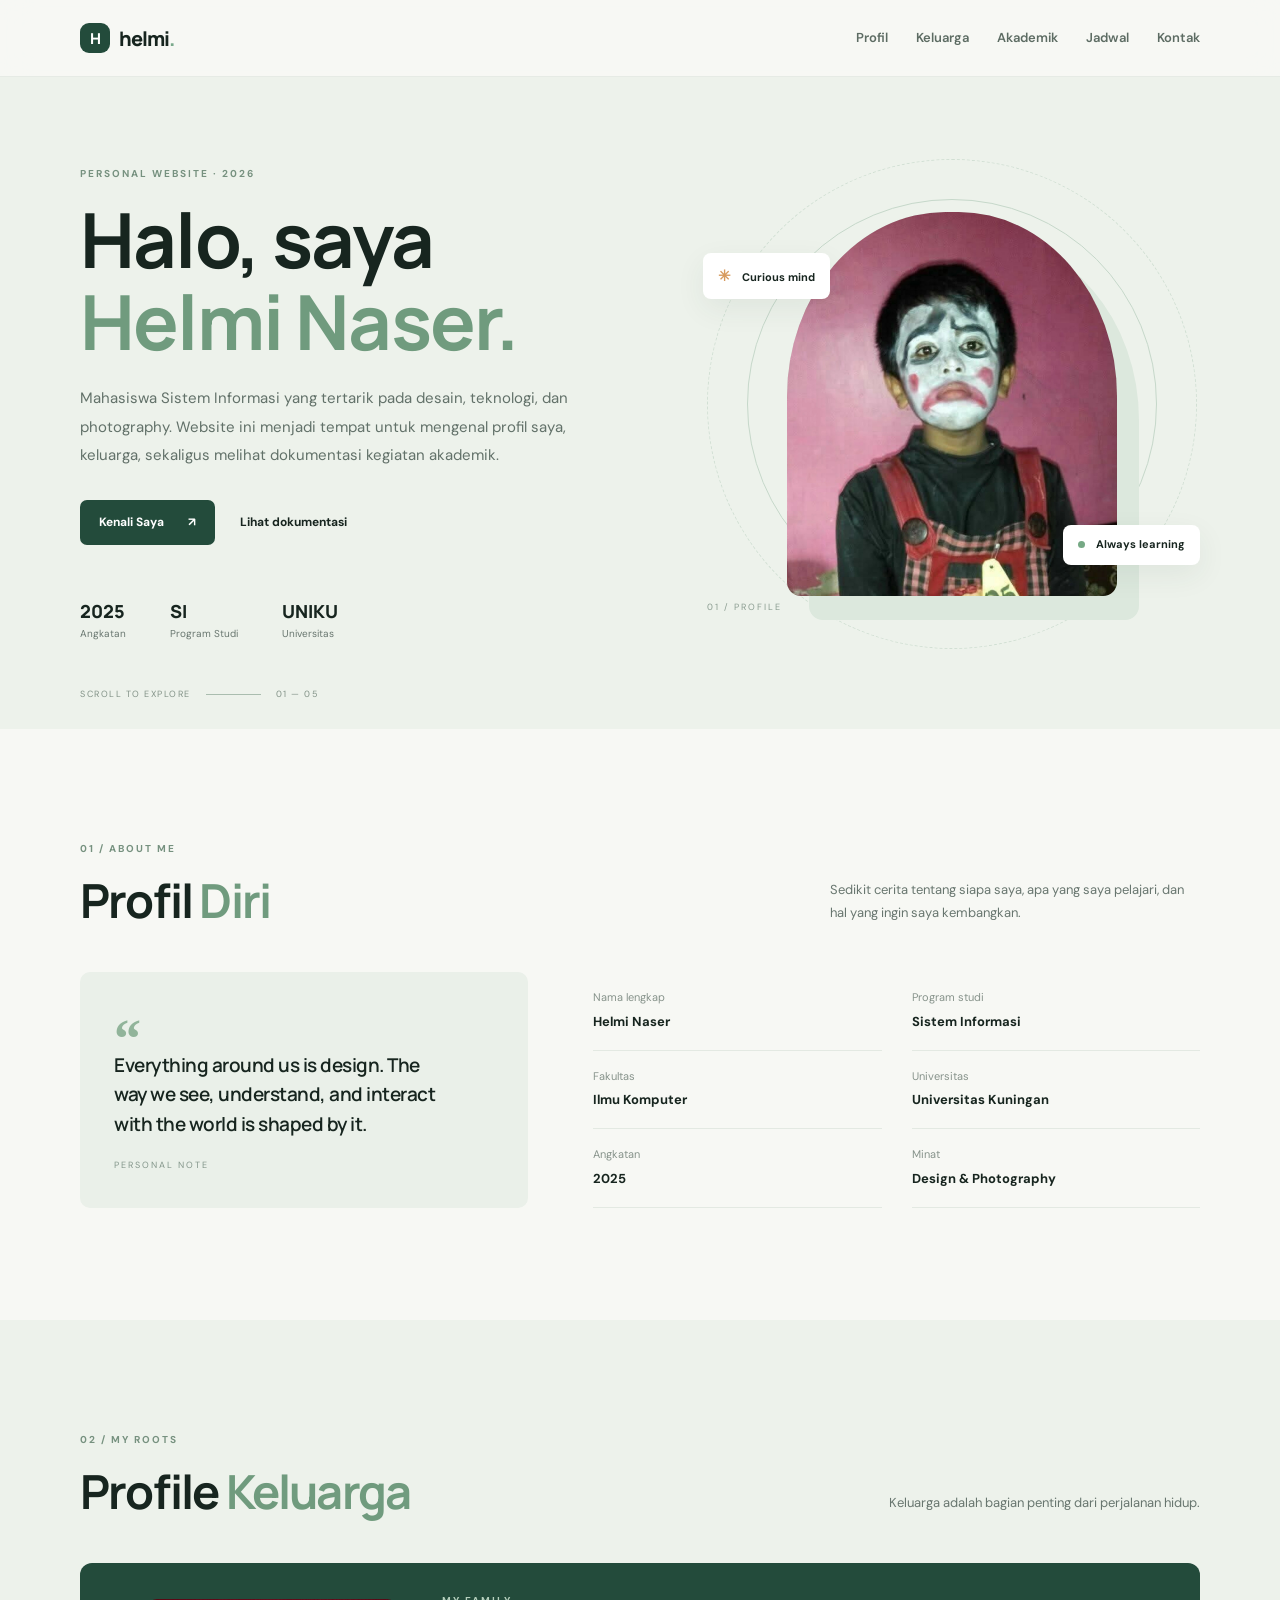
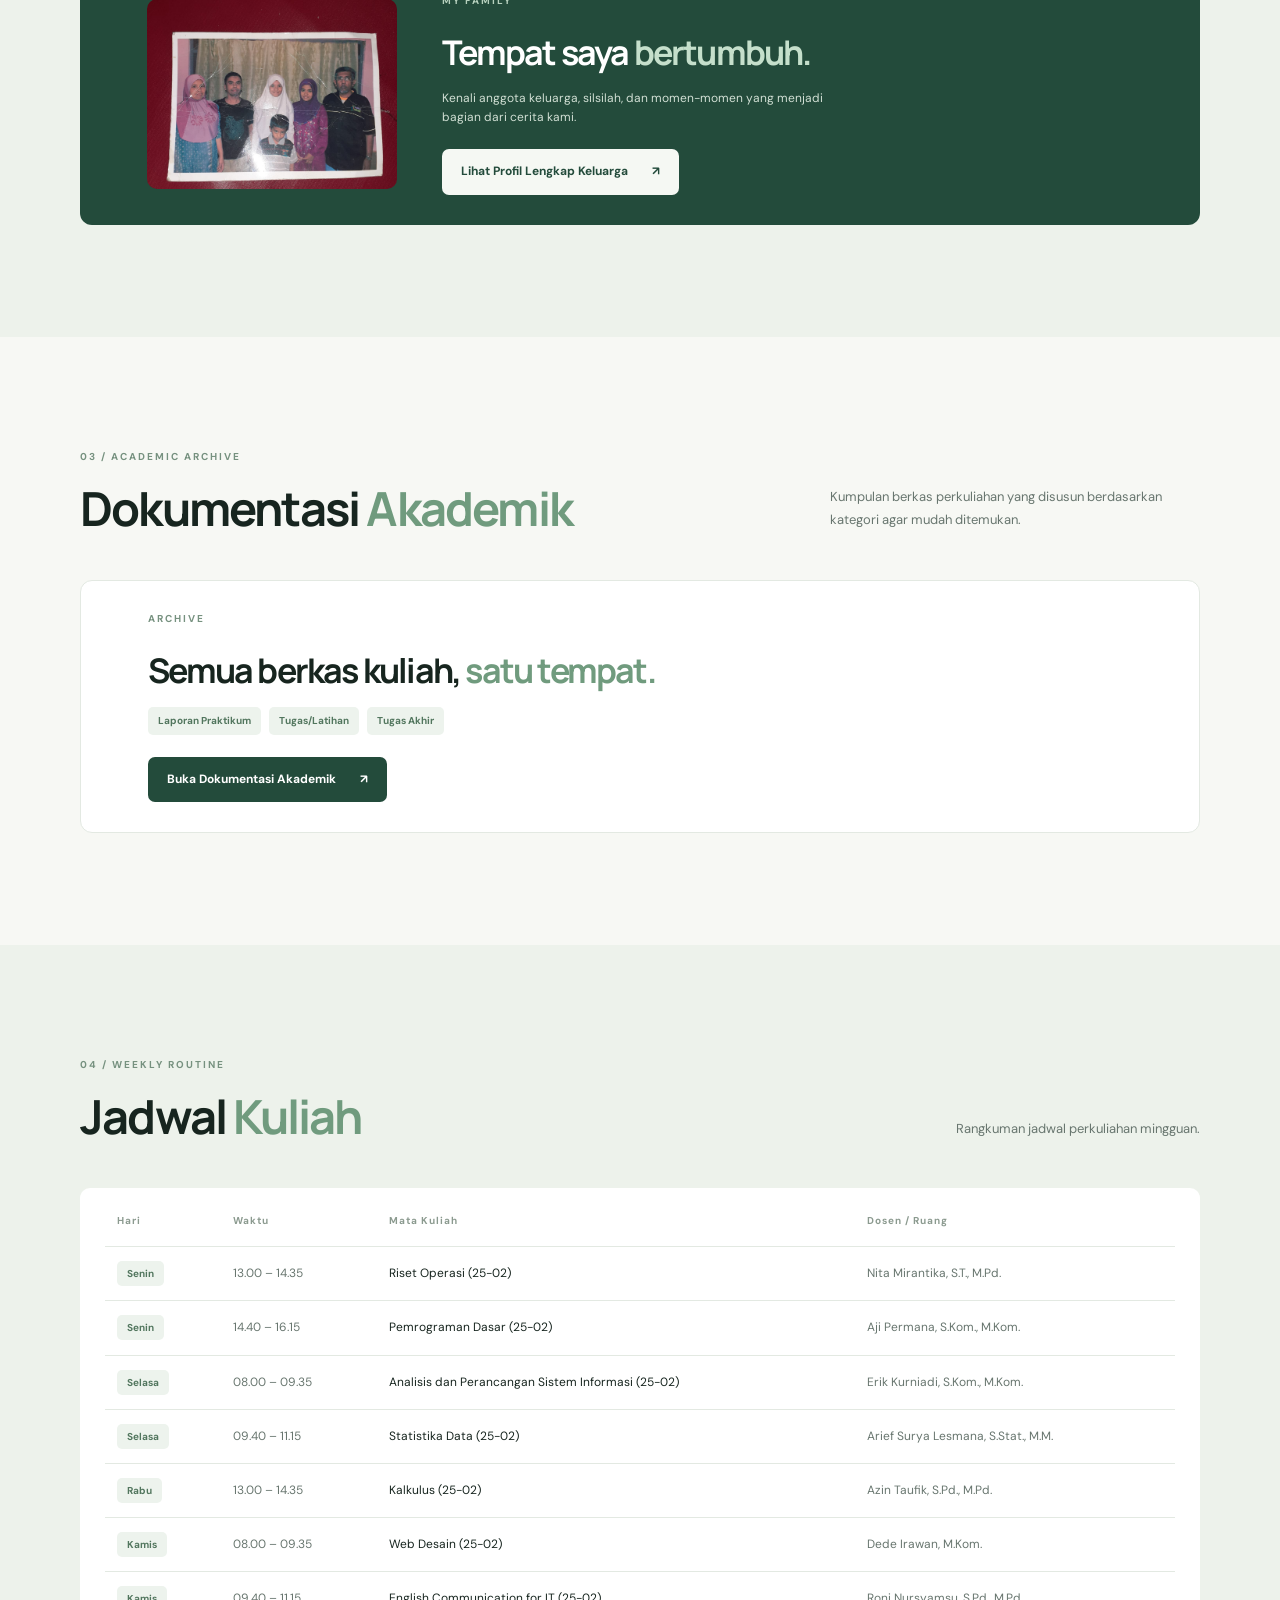
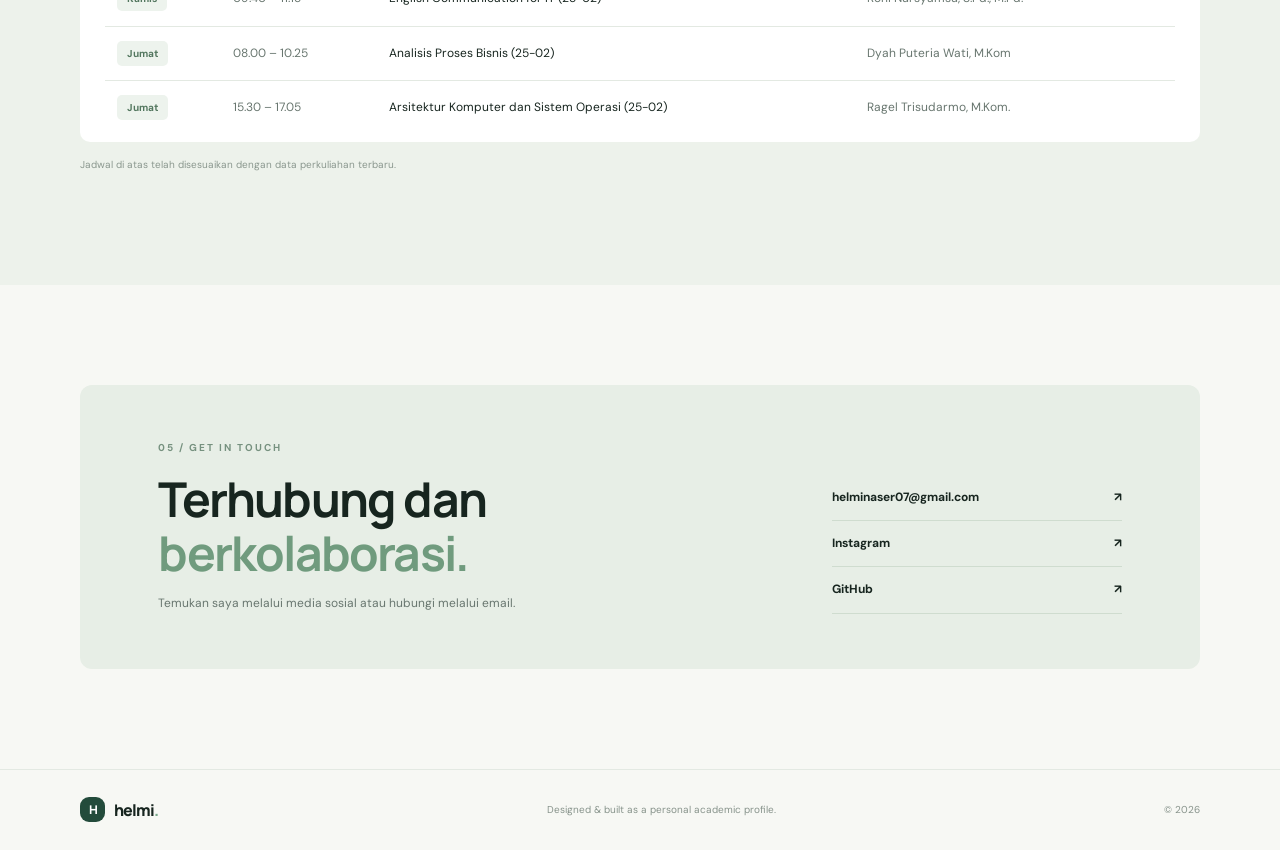
==== index.html @ 9ed527af "Update website" ====
<!DOCTYPE html>
<html lang="id">
<head>
  <meta charset="UTF-8">
  <meta name="viewport" content="width=device-width, initial-scale=1.0">
  <meta name="description" content="Website biodata, profil keluarga, dan dokumentasi akademik Helmi Naser.">
  <title>Profile | Helmi Naser</title>
  <link rel="stylesheet" href="style.css">
</head>
<body>
  <header class="site-header">
    <nav class="navbar container">
      <a class="brand" href="#beranda"><span class="brand-mark">H</span> helmi<span class="brand-dot">.</span></a>
      <button class="menu-toggle" aria-label="Buka navigasi" aria-expanded="false">☰</button>
      <div class="nav-links" id="navLinks">
        <a href="#profil">Profil</a>
        <a href="#/keluarga">Keluarga</a>
        <a href="#/akademik">Akademik</a>
        <a href="#jadwal">Jadwal</a>
        <a href="#kontak">Kontak</a>
      </div>
    </nav>
  </header>

  <main>
    <!-- ==================== HALAMAN UTAMA ==================== -->
    <div class="view" data-view="home" id="view-home">

      <section class="hero" id="beranda">
        <div class="container hero-grid">
          <div class="hero-copy">
            <p class="eyebrow">PERSONAL WEBSITE · 2026</p>
            <h1>Halo, saya<br><span>Helmi Naser.</span></h1>
            <p class="hero-description">Mahasiswa Sistem Informasi yang tertarik pada desain, teknologi, dan photography. Website ini menjadi tempat untuk mengenal profil saya, keluarga, sekaligus melihat dokumentasi kegiatan akademik.</p>
            <div class="hero-actions">
              <a class="button button-primary" href="#profil">Kenali Saya <span>↗</span></a>
              <a class="text-link" href="#/akademik">Lihat dokumentasi</a>
            </div>
            <div class="hero-meta">
              <div><strong>2025</strong><span>Angkatan</span></div>
              <div><strong>SI</strong><span>Program Studi</span></div>
              <div><strong>UNIKU</strong><span>Universitas</span></div>
            </div>
          </div>
          <div class="hero-visual">
            <div class="visual-orbit orbit-one"></div>
            <div class="visual-orbit orbit-two"></div>
            <div class="profile-frame">
              <img src="asset/Helmi.jpg" alt="Foto profil Helmi Naser">
            </div>
            <div class="floating-note note-top"><span class="note-icon">✳</span> Curious mind</div>
            <div class="floating-note note-bottom"><span class="status-dot"></span> Always learning</div>
            <span class="visual-index">01 / PROFILE</span>
          </div>
        </div>
        <div class="hero-bottom container"><span>SCROLL TO EXPLORE</span><span class="scroll-line"></span><span>01 — 05</span></div>
      </section>

      <!-- 01 PROFIL -->
      <section class="section" id="profil">
        <div class="container">
          <div class="section-heading">
            <div><p class="eyebrow">01 / ABOUT ME</p><h2>Profil <span>Diri</span></h2></div>
            <p class="section-intro">Sedikit cerita tentang siapa saya, apa yang saya pelajari, dan hal yang ingin saya kembangkan.</p>
          </div>
          <div class="profile-content">
            <div class="profile-quote">
              <span class="quote-mark">“</span>
              <p>Everything around us is design. The way we see, understand, and interact with the world is shaped by it.</p>
              <span class="quote-credit">PERSONAL NOTE</span>
            </div>
            <div class="biodata-grid">
              <div class="bio-item"><span>Nama lengkap</span><strong>Helmi Naser</strong></div>
              <div class="bio-item"><span>Program studi</span><strong>Sistem Informasi</strong></div>
              <div class="bio-item"><span>Fakultas</span><strong>Ilmu Komputer</strong></div>
              <div class="bio-item"><span>Universitas</span><strong>Universitas Kuningan</strong></div>
              <div class="bio-item"><span>Angkatan</span><strong>2025</strong></div>
              <div class="bio-item"><span>Minat</span><strong>Design &amp; Photography</strong></div>
            </div>
          </div>
        </div>
      </section>

      <!-- 02 KELUARGA (pintu ke halaman Keluarga) -->
      <section class="section section-tint" id="keluarga">
        <div class="container">
          <div class="section-heading">
            <div><p class="eyebrow">02 / MY ROOTS</p><h2>Profile <span>Keluarga</span></h2></div>
            <p class="section-intro">Keluarga adalah bagian penting dari perjalanan hidup.</p>
          </div>
          <div class="link-banner">
            <img src="asset/WhatsApp Image 2026-10-22 at 10.19.05 PM.jpeg" alt="Foto keluarga Bahmed">
            <div class="link-banner-body">
              <p class="eyebrow">MY FAMILY</p>
              <h3>Tempat saya <em>bertumbuh.</em></h3>
              <p>Kenali anggota keluarga, silsilah, dan momen-momen yang menjadi bagian dari cerita kami.</p>
              <a class="button button-light" href="#/keluarga">Lihat Profil Lengkap Keluarga <span>↗</span></a>
            </div>
          </div>
        </div>
      </section>

      <!-- 03 AKADEMIK (pintu ke halaman Akademik) -->
      <section class="section" id="akademik">
        <div class="container">
          <div class="section-heading">
            <div><p class="eyebrow">03 / ACADEMIC ARCHIVE</p><h2>Dokumentasi <span>Akademik</span></h2></div>
            <p class="section-intro">Kumpulan berkas perkuliahan yang disusun berdasarkan kategori agar mudah ditemukan.</p>
          </div>
          <div class="link-banner link-banner-light">
            <div class="link-banner-body">
              <p class="eyebrow">ARCHIVE</p>
              <h3>Semua berkas kuliah, <em>satu tempat.</em></h3>
              <ul class="chips">
                <li>Laporan Praktikum</li>
                <li>Tugas/Latihan</li>
                <li>Tugas Akhir</li>
              </ul>
              <a class="button button-primary" href="#/akademik">Buka Dokumentasi Akademik <span>↗</span></a>
            </div>
          </div>
        </div>
      </section>

      <!-- 04 JADWAL -->
      <section class="section section-tint" id="jadwal">
        <div class="container">
          <div class="section-heading">
            <div><p class="eyebrow">04 / WEEKLY ROUTINE</p><h2>Jadwal <span>Kuliah</span></h2></div>
            <p class="section-intro">Rangkuman jadwal perkuliahan mingguan.</p>
          </div>
          <div class="schedule-wrap">
            <table class="schedule-table">
              <thead><tr><th>Hari</th><th>Waktu</th><th>Mata Kuliah</th><th>Dosen / Ruang</th></tr></thead>
              <tbody>
                <tr><td><span class="day-pill">Senin</span></td><td>13.00 – 14.35</td><td>Riset Operasi (25-02)</td><td>Nita Mirantika, S.T., M.Pd.</td></tr>
                <tr><td><span class="day-pill">Senin</span></td><td>14.40 – 16.15</td><td>Pemrograman Dasar (25-02)</td><td>Aji Permana, S.Kom., M.Kom.</td></tr>
                <tr><td><span class="day-pill">Selasa</span></td><td>08.00 – 09.35</td><td>Analisis dan Perancangan Sistem Informasi (25-02)</td><td>Erik Kurniadi, S.Kom., M.Kom.</td></tr>
                <tr><td><span class="day-pill">Selasa</span></td><td>09.40 – 11.15</td><td>Statistika Data (25-02)</td><td>Arief Surya Lesmana, S.Stat., M.M.</td></tr>
                <tr><td><span class="day-pill">Rabu</span></td><td>13.00 – 14.35</td><td>Kalkulus (25-02)</td><td>Azin Taufik, S.Pd., M.Pd.</td></tr>
                <tr><td><span class="day-pill">Kamis</span></td><td>08.00 – 09.35</td><td>Web Desain (25-02)</td><td>Dede Irawan, M.Kom.</td></tr>
                <tr><td><span class="day-pill">Kamis</span></td><td>09.40 – 11.15</td><td>English Communication for IT (25-02)</td><td>Roni Nursyamsu, S.Pd., M.Pd.</td></tr>
                <tr><td><span class="day-pill">Jumat</span></td><td>08.00 – 10.25</td><td>Analisis Proses Bisnis (25-02)</td><td>Dyah Puteria Wati, M.Kom</td></tr>
                <tr><td><span class="day-pill">Jumat</span></td><td>15.30 – 17.05</td><td>Arsitektur Komputer dan Sistem Operasi (25-02)</td><td>Ragel Trisudarmo, M.Kom.</td></tr>
              </tbody>
            </table>
          </div>
          <p class="edit-hint">Jadwal di atas telah disesuaikan dengan data perkuliahan terbaru.</p>
        </div>
      </section>

      <!-- 05 KONTAK -->
      <section class="section container contact-section" id="kontak">
        <div class="contact-card">
          <div><p class="eyebrow">05 / GET IN TOUCH</p><h2>Terhubung dan<br><span>berkolaborasi.</span></h2><p>Temukan saya melalui media sosial atau hubungi melalui email.</p></div>
          <div class="contact-links">
            <a href="mailto:helminaser07@gmail.com">helminaser07@gmail.com <span>↗</span></a>
            <a href="https://www.instagram.com/helmi.mp3" target="_blank" rel="noopener">Instagram <span>↗</span></a>
            <a href="https://github.com/20250910054-source" target="_blank" rel="noopener">GitHub <span>↗</span></a>
          </div>
        </div>
      </section>
    </div>

    <!-- ==================== HALAMAN KELUARGA ==================== -->
    <div class="view" data-view="keluarga" id="view-keluarga" hidden>

      <section class="page-head">
        <div class="container">
          <a class="back-link" href="#keluarga">← Kembali ke Profil</a>
          <div class="section-heading">
            <div><p class="eyebrow">FAMILY PROFILE</p><h1 class="page-title">Keluarga <span>Bahmed</span></h1></div>
            <p class="section-intro">Rumah bukan sekadar tempat tinggal, tetapi tempat cerita dan kenangan dimulai.</p>
          </div>
        </div>
      </section>

      <section class="section" id="tentang">
        <div class="container">
          <div class="section-heading">
            <div><p class="eyebrow">01 / OUR STORY</p><h2>Tentang <span>Keluarga</span></h2></div>
          </div>
          <div class="about-grid">
            <div class="profile-quote">
              <span class="quote-mark">“</span>
              <p>Keluarga bukan hal yang penting, melainkan segalanya.</p>
              <span class="quote-credit">MICHAEL J. FOX</span>
            </div>
            <div class="about-copy">
              <p>Kami adalah keluarga sederhana yang tinggal di <strong>Kabupaten Kuningan, Jawa Barat</strong>. Dengan semangat gotong royong, kami saling mendukung dalam suka dan duka.</p>
              <p>Halaman ini dibuat sebagai perkenalan singkat keluarga kami, sekaligus arsip digital untuk menyimpan cerita dan kenangan bagi generasi berikutnya.</p>
              <div class="values">
                <div><span>01</span><strong>Kejujuran</strong><small>Berkata dan berbuat apa adanya.</small></div>
                <div><span>02</span><strong>Kerja keras</strong><small>Usaha yang dibarengi doa.</small></div>
                <div><span>03</span><strong>Saling menghormati</strong><small>Yang muda menghargai yang tua.</small></div>
              </div>
            </div>
          </div>
        </div>
      </section>

      <section class="section section-tint" id="anggota">
        <div class="container">
          <div class="section-heading">
            <div><p class="eyebrow">02 / THE PEOPLE</p><h2>Anggota <span>Keluarga</span></h2></div>
            <p class="section-intro">Enam orang dengan cerita dan perannya masing-masing.</p>
          </div>
          <div class="member-grid">
            <article class="member-card">
              <img src="asset/WhatsApp Image 2026-10-23 at 5.53.18 AM.jpeg" alt="Naser Bahmed">
              <div class="member-info"><span>AYAH · KEPALA KELUARGA</span><h3>Naser Bahmed</h3><p>Kuningan, 19 Mei 1968</p><small>Wiraswasta · Memancing</small></div>
            </article>
            <article class="member-card">
              <img src="asset/WhatsApp Image 2026-10-23 at 6.13.51 AM.jpeg" alt="Jamilah">
              <div class="member-info"><span>IBU</span><h3>Jamilah</h3><p>Cirebon, 11 November 1977</p><small>Ibu rumah tangga · Memasak, merajut</small></div>
            </article>
            <article class="member-card">
              <img src="asset/WhatsApp Image 2026-10-23 at 6.29.31 AM.jpegg.jpg" alt="Ahmad Naser Bahmed">
              <div class="member-info"><span>ANAK PERTAMA</span><h3>Ahmad Naser Bahmed</h3><p>Riyadh, 6 Mei 1989</p><small>Wiraswasta · Memancing</small></div>
            </article>
            <article class="member-card">
              <img src="asset/WhatsApp Image 2026-10-23 at 6.12.08 AM.jpeg" alt="Wardah Naser">
              <div class="member-info"><span>ANAK KEDUA</span><h3>Wardah Naser</h3><p>Tangerang, 9 Oktober 1990</p><small>Ibu rumah tangga · Membaca</small></div>
            </article>
            <article class="member-card">
              <img src="asset/WhatsApp Image 2026-10-23 at 6.28.25 AM.jpeg" alt="Wafa Fauziah">
              <div class="member-info"><span>ANAK KETIGA</span><h3>Wafa Fauziah</h3><p>Tangerang, 21 Juni 2001</p><small>Ibu rumah tangga · Berkebun</small></div>
            </article>
            <article class="member-card">
              <img src="asset/WhatsApp Image 2026-10-22 at 10.40.05 PM.jpeg" alt="Helmi Naser Bahmed">
              <div class="member-info"><span>ANAK KEEMPAT · BUNGSU</span><h3>Helmi Naser Bahmed</h3><p>Kuningan, 15 Juni 2007</p><small>Mahasiswa · Musik, desain</small></div>
            </article>
          </div>
        </div>
      </section>

      <section class="section" id="silsilah">
        <div class="container">
          <div class="section-heading">
            <div><p class="eyebrow">03 / FAMILY TREE</p><h2>Silsilah <span>Keluarga</span></h2></div>
            <p class="section-intro">Mengenal hubungan keluarga dari generasi ke generasi.</p>
          </div>
          <div class="tree">
            <div class="generation-label">GENERASI I · KAKEK &amp; NENEK</div>
            <div class="tree-grid grandparents">
              <div class="tree-card"><strong>H. Abdul</strong><span>&amp;</span><strong>Hj. Siti</strong><small>Keluarga dari pihak ayah</small></div>
              <div class="tree-card"><strong>H. Raksakersa</strong><span>&amp;</span><strong>Hj. Timu</strong><small>Keluarga dari pihak ibu</small></div>
            </div>
            <div class="tree-connector"></div>
            <div class="generation-label">GENERASI II · ORANG TUA</div>
            <div class="tree-card parents"><strong>Naser Bahmed</strong><span>♥</span><strong>Jamilah</strong></div>
            <div class="tree-connector"></div>
            <div class="generation-label">GENERASI III · ANAK</div>
            <div class="tree-grid children">
              <div class="tree-card"><strong>Ahmad Naser</strong><small>Anak pertama</small></div>
              <div class="tree-card"><strong>Wardah Bahmed</strong><small>Anak kedua</small></div>
              <div class="tree-card"><strong>Wafa Fauziah</strong><small>Anak ketiga</small></div>
              <div class="tree-card"><strong>Helmi Naser</strong><small>Anak keempat</small></div>
            </div>
          </div>
        </div>
      </section>

      <section class="section section-tint" id="galeri">
        <div class="container">
          <div class="section-heading">
            <div><p class="eyebrow">04 / LITTLE MOMENTS</p><h2>Galeri <span>Kenangan</span></h2></div>
            <p class="section-intro">Potongan momen yang menjadi bagian dari cerita keluarga.</p>
          </div>
          <div class="gallery-grid">
            <figure class="gallery-item gallery-large"><img src="asset/WhatsApp Image 2026-10-22 at 10.19.05 PM.jpeg" alt="Foto keluarga Bahmed"><figcaption><strong>Full member gilakkk</strong><span>Family moment</span></figcaption></figure>
            <figure class="gallery-item"><img src="asset/WhatsApp Image 2026-10-22 at 10.18.36 PM.jpeg" alt="Pernikahan kakak"><figcaption><strong>At my sister's wedding</strong><span>Special day</span></figcaption></figure>
            <figure class="gallery-item"><img src="asset/IMG_20260129_185440_843.jpg" alt="Lomba pantomim"><figcaption><strong>Lomba pantomim (tapi kalah)</strong><span>Unforgettable experience</span></figcaption></figure>
          </div>
          <div class="dreams">
            <div><p class="eyebrow">OUR SHARED DREAMS</p><h3>Things we hope<br>to do <em>together.</em></h3></div>
            <ul>
              <li class="done">Membuka usaha keluarga</li>
              <li>Berangkat umrah bersama</li>
              <li>Menyekolahkan anak hingga sarjana</li>
            </ul>
          </div>
        </div>
      </section>

      <div class="page-end container">
        <a class="back-link" href="#keluarga">← Kembali ke Profil</a>
      </div>
    </div>

    <!-- ==================== HALAMAN AKADEMIK ==================== -->
    <div class="view" data-view="akademik" id="view-akademik" hidden>

      <section class="page-head">
        <div class="container">
          <a class="back-link" href="#akademik">← Kembali ke Profil</a>
          <div class="section-heading">
            <div><p class="eyebrow">ACADEMIC ARCHIVE</p><h1 class="page-title">Dokumentasi <span>Akademik</span></h1></div>
            <p class="section-intro">Kumpulan berkas perkuliahan yang disusun berdasarkan kategori agar mudah ditemukan.</p>
          </div>
        </div>
      </section>

      <section class="section">
        <div class="container">
          <div class="archive-grid">
            <article class="archive-card archive-feature">
              <div class="archive-top"><span class="archive-number">01</span><span class="archive-icon">▤</span></div>
              <div><p class="eyebrow">PRACTICAL WORK</p><h3>Laporan Praktikum</h3><p>Dokumentasi hasil praktikum, langkah kerja, dan pembahasan setiap modul.</p></div>
              <a href="https://drive.google.com/" target="_blank" rel="noopener">Buka folder laporan <span>↗</span></a>
            </article>
            <article class="archive-card">
              <div class="archive-top"><span class="archive-number">02</span><span class="archive-icon">✎</span></div>
              <div><p class="eyebrow">COURSEWORK</p><h3>Tugas/Latihan</h3><p>Kumpulan tugas individu maupun kelompok dari setiap mata kuliah.</p></div>
              <a href="https://drive.google.com/" target="_blank" rel="noopener">Buka folder tugas <span>↗</span></a>
            </article>
            <article class="archive-card">
              <div class="archive-top"><span class="archive-number">03</span><span class="archive-icon">◇</span></div>
              <div><p class="eyebrow">FINAL PROJECT</p><h3>Tugas Akhir</h3><p>Arsip proyek akhir, dokumen perancangan, dan hasil pengembangan.</p></div>
              <a href="https://drive.google.com/" target="_blank" rel="noopener">Buka folder proyek <span>↗</span></a>
            </article>
          </div>
          <p class="edit-hint">Tautan Google Drive di atas masih contoh. Ganti dengan tautan folder atau file milikmu.</p>
        </div>
      </section>

      <div class="page-end container">
        <a class="back-link" href="#akademik">← Kembali ke Profil</a>
      </div>
    </div>
  </main>

  <footer class="footer">
    <div class="container footer-inner"><a class="brand" href="#beranda"><span class="brand-mark">H</span> helmi<span class="brand-dot">.</span></a><span>Designed &amp; built as a personal academic profile.</span><span>© 2026</span></div>
  </footer>

  <script>
    // Menu mobile
    const toggle = document.querySelector('.menu-toggle');
    const nav = document.querySelector('.nav-links');
    toggle.addEventListener('click', () => {
      const open = nav.classList.toggle('is-open');
      toggle.setAttribute('aria-expanded', open);
    });
    nav.querySelectorAll('a').forEach(link => link.addEventListener('click', () => {
      nav.classList.remove('is-open');
      toggle.setAttribute('aria-expanded', 'false');
    }));

    // Perpindahan halaman (tanpa reload). Tombol Back browser juga berfungsi.
    const routes = { '#/keluarga': 'keluarga', '#/akademik': 'akademik' };
    const titles = {
      home: 'Profile | Helmi Naser',
      keluarga: 'Keluarga Bahmed | Helmi Naser',
      akademik: 'Dokumentasi Akademik | Helmi Naser'
    };
    let current = 'home';

    function route() {
      const hash = location.hash;
      const name = routes[hash] || 'home';
      const changed = name !== current;

      document.querySelectorAll('.view').forEach(v => { v.hidden = v.dataset.view !== name; });
      document.title = titles[name];
      current = name;

      if (!changed) return;
      if (name === 'home') {
        const id = hash.startsWith('#/') ? '' : hash.slice(1);
        const target = id && document.getElementById(id);
        if (target) target.scrollIntoView({ behavior: 'instant' });
        else window.scrollTo({ top: 0, behavior: 'instant' });
      } else {
        window.scrollTo({ top: 0, behavior: 'instant' });
      }
    }
    window.addEventListener('hashchange', route);
    route();
  </script>
</body>
</html>
---- style.css ----
@import url('https://fonts.googleapis.com/css2?family=DM+Sans:wght@400;500;600;700&family=Manrope:wght@400;500;600;700;800&display=swap');

:root {
  --ink: #17251f;
  --muted: #68766f;
  --paper: #f7f8f4;
  --white: #fff;
  --green: #b9d7c3;
  --deep: #234b3b;
  --line: #e3e9e2;
  --accent: #e6a66d;
  --tint: #edf2eb;
}
* { box-sizing: border-box; }
html { scroll-behavior: smooth; scroll-padding-top: 90px; }
body { margin: 0; background: var(--paper); color: var(--ink); font-family: 'DM Sans', sans-serif; line-height: 1.6; }
a { color: inherit; text-decoration: none; }
img { display: block; max-width: 100%; }
.container { width: min(1120px, calc(100% - 48px)); margin-inline: auto; }

/* ---------- Header ---------- */
.site-header { position: sticky; top: 0; z-index: 10; background: rgba(247,248,244,.9); backdrop-filter: blur(16px); border-bottom: 1px solid rgba(227,233,226,.8); }
.navbar { height: 76px; display: flex; align-items: center; justify-content: space-between; }
.brand { display: inline-flex; align-items: center; gap: 9px; font: 800 20px 'Manrope', sans-serif; letter-spacing: -1px; }
.brand-mark { width: 30px; height: 30px; display: grid; place-items: center; background: var(--deep); color: white; border-radius: 9px; font-size: 15px; }
.brand-dot { color: #79a98b; margin-left: -9px; }
.nav-links { display: flex; gap: 28px; color: #5d6c63; font-size: 13px; font-weight: 600; }
.nav-links a:hover, .text-link:hover { color: var(--deep); }
.menu-toggle { display: none; border: 0; background: none; font-size: 24px; color: var(--ink); }

/* ---------- Hero ---------- */
.hero { background: var(--tint); position: relative; overflow: hidden; padding: 82px 0 28px; }
.hero-grid { display: grid; grid-template-columns: 1.08fr .92fr; align-items: center; min-height: 490px; gap: 40px; }
.eyebrow { color: #76917f; font-size: 10px; font-weight: 700; letter-spacing: 2px; margin: 0 0 16px; }
h1, h2, h3, p { margin-top: 0; }
h1, h2, h3 { font-family: 'Manrope', sans-serif; letter-spacing: -1.8px; }
h1 { font-size: clamp(48px, 6vw, 76px); line-height: 1.08; margin-bottom: 22px; }
h1 span, h2 span { color: #709b7e; }
.hero-description { max-width: 510px; color: #627169; font-size: 15px; line-height: 1.9; }
.hero-actions { display: flex; align-items: center; gap: 25px; margin-top: 30px; }
.button { display: inline-flex; align-items: center; gap: 24px; padding: 13px 19px; border-radius: 7px; font-size: 12px; font-weight: 700; }
.button-primary { background: var(--deep); color: white; }
.button-primary:hover { background: #183a2c; }
.text-link { font-size: 12px; font-weight: 700; }
.hero-meta { display: flex; gap: 44px; margin-top: 54px; }
.hero-meta div { display: flex; flex-direction: column; gap: 3px; }
.hero-meta strong { font: 800 18px 'Manrope'; }
.hero-meta span { color: var(--muted); font-size: 10px; }
.hero-visual { min-height: 430px; position: relative; display: grid; place-items: center; }
.profile-frame { width: min(330px, 78%); aspect-ratio: .86; border-radius: 48% 48% 14px 14px; overflow: hidden; position: relative; z-index: 1; background: #d6e5d9; box-shadow: 22px 24px 0 #dce8dd; }
.profile-frame img { width: 100%; height: 100%; object-fit: cover; }
.visual-orbit { position: absolute; border: 1px solid #c6d8ca; border-radius: 50%; }
.orbit-one { width: 410px; height: 410px; }
.orbit-two { width: 490px; height: 490px; border-style: dashed; opacity: .7; }
.floating-note { position: absolute; z-index: 2; background: white; padding: 11px 15px; border-radius: 8px; box-shadow: 0 10px 30px #304a3a12; font-size: 11px; font-weight: 700; }
.note-top { top: 64px; left: 0; }
.note-bottom { bottom: 54px; right: 0; }
.note-icon { color: #d79b5f; margin-right: 8px; font-size: 15px; }
.status-dot { display: inline-block; width: 7px; height: 7px; border-radius: 50%; background: #76a985; margin-right: 8px; }
.visual-index { position: absolute; bottom: 5px; left: 4px; color: #8a9c90; font-size: 9px; letter-spacing: 2px; }
.hero-bottom { display: flex; align-items: center; gap: 15px; color: #829287; font-size: 9px; letter-spacing: 1.5px; margin-top: 38px; }
.scroll-line { height: 1px; width: 55px; background: #aabdaf; }

/* ---------- Section dasar ---------- */
.section { padding-top: 112px; padding-bottom: 112px; }
.section-tint { background: var(--tint); }
.section-heading { display: flex; align-items: end; justify-content: space-between; gap: 35px; margin-bottom: 45px; }
.section-heading h2 { font-size: clamp(34px, 4vw, 47px); line-height: 1.15; margin: 0; }
.section-intro { max-width: 370px; color: var(--muted); font-size: 13px; line-height: 1.8; margin: 0 0 3px; }
.edit-hint { color: #8a978e; font-size: 10px; margin: 15px 0 0; }

/* ---------- Profil ---------- */
.profile-content { display: grid; grid-template-columns: .85fr 1.15fr; gap: 65px; align-items: stretch; }
.profile-quote { background: #eaf0e9; border-radius: 10px; padding: 30px 34px; min-height: 220px; display: flex; flex-direction: column; justify-content: center; }
.section-tint .profile-quote { background: white; }
.quote-mark { font: 700 54px Georgia; color: #91b49a; height: 43px; }
.profile-quote p { font: 600 19px/1.55 'Manrope'; letter-spacing: -.5px; max-width: 340px; }
.quote-credit { color: #83958a; font-size: 9px; letter-spacing: 2px; }
.biodata-grid { display: grid; grid-template-columns: 1fr 1fr; align-content: center; gap: 0 30px; }
.bio-item { padding: 17px 0; border-bottom: 1px solid var(--line); display: flex; flex-direction: column; gap: 5px; }
.bio-item span { color: #87938b; font-size: 11px; }
.bio-item strong { font-size: 13px; }

/* ---------- Keluarga: tentang ---------- */
.about-grid { display: grid; grid-template-columns: .85fr 1.15fr; gap: 65px; align-items: stretch; }
.about-copy { color: var(--muted); font-size: 13px; line-height: 1.8; }
.about-copy strong { color: var(--ink); }
.values { display: grid; grid-template-columns: repeat(3, 1fr); gap: 16px; margin-top: 30px; padding-top: 24px; border-top: 1px solid #d3ddd3; }
.values div { display: flex; flex-direction: column; }
.values span { color: var(--accent); font-size: 10px; font-weight: 700; margin-bottom: 8px; }
.values strong { font-size: 12px; color: var(--ink); }
.values small { color: var(--muted); font-size: 10px; line-height: 1.5; margin-top: 5px; }

/* ---------- Keluarga: anggota ---------- */
.member-grid { display: grid; grid-template-columns: repeat(3, 1fr); gap: 18px; }
.member-card { background: white; border: 1px solid var(--line); border-radius: 10px; overflow: hidden; transition: transform .2s, box-shadow .2s; }
.member-card:hover { transform: translateY(-5px); box-shadow: 0 16px 35px #233d2b0d; }
.member-card img { width: 100%; height: 235px; object-fit: cover; background: #e1eae1; }
.member-info { padding: 20px; }
.member-info span { color: #76917f; font-size: 9px; letter-spacing: 1.4px; font-weight: 700; }
.member-info h3 { margin: 7px 0 3px; font-size: 19px; letter-spacing: -.6px; }
.member-info p, .member-info small { color: var(--muted); font-size: 11px; margin: 0; }
.member-info small { display: block; margin-top: 8px; }

/* ---------- Keluarga: silsilah ---------- */
.tree { padding: 34px; background: white; border: 1px solid var(--line); border-radius: 12px; text-align: center; }
.generation-label { color: #76917f; font-size: 9px; font-weight: 700; letter-spacing: 1.8px; margin: 5px 0 18px; }
.tree-grid { display: grid; gap: 18px; }
.grandparents { grid-template-columns: repeat(2, minmax(0, 1fr)); max-width: 650px; margin: auto; }
.children { grid-template-columns: repeat(4, minmax(0, 1fr)); }
.tree-card { min-height: 90px; display: flex; flex-direction: column; align-items: center; justify-content: center; gap: 5px; padding: 15px; background: var(--tint); border: 1px solid #dfe8de; border-radius: 9px; }
.tree-card strong { font: 700 15px 'Manrope', sans-serif; letter-spacing: -.4px; }
.tree-card span { color: var(--accent); font-size: 14px; }
.tree-card small { color: var(--muted); font-size: 10px; }
.tree-connector { height: 28px; width: 1px; background: #aebdb2; margin: auto; }
.parents { max-width: 350px; min-height: 75px; margin: auto; flex-direction: row; }

/* ---------- Keluarga: galeri & impian ---------- */
.gallery-grid { display: grid; grid-template-columns: 1.3fr 1fr 1fr; gap: 18px; }
.gallery-item { margin: 0; min-width: 0; background: white; border: 1px solid var(--line); border-radius: 10px; overflow: hidden; }
.gallery-item img { width: 100%; height: 260px; object-fit: cover; }
.gallery-large img { height: 320px; }
.gallery-item figcaption { padding: 14px 16px; display: flex; flex-direction: column; }
.gallery-item figcaption strong { font: 700 14px 'Manrope', sans-serif; letter-spacing: -.3px; }
.gallery-item figcaption span { color: var(--muted); font-size: 10px; margin-top: 3px; }
.dreams { display: flex; justify-content: space-between; align-items: center; gap: 35px; padding: 45px 0 0; margin-top: 55px; border-top: 1px solid var(--line); }
.dreams h3 { font-size: 30px; line-height: 1.2; margin: 0; }
.dreams h3 em { color: #709b7e; font-style: normal; }
.dreams ul { list-style: none; padding: 0; margin: 0; min-width: 43%; }
.dreams li { position: relative; padding: 9px 0 9px 25px; border-bottom: 1px solid var(--line); color: var(--muted); font-size: 12px; }
.dreams li::before { content: '○'; position: absolute; left: 0; color: var(--accent); }
.dreams li.done::before { content: '✓'; color: #52765e; }

/* ---------- Akademik ---------- */
.archive-grid { display: grid; grid-template-columns: repeat(3, 1fr); gap: 18px; }
.archive-card { min-height: 310px; background: white; border: 1px solid var(--line); border-radius: 10px; padding: 24px; display: flex; flex-direction: column; justify-content: space-between; transition: transform .2s, box-shadow .2s; }
.archive-card:hover { transform: translateY(-5px); box-shadow: 0 16px 35px #233d2b0d; }
.archive-feature { background: #eaf0e9; border-color: #eaf0e9; }
.archive-top { display: flex; align-items: center; justify-content: space-between; }
.archive-number { color: #91a398; font: 600 12px 'Manrope'; }
.archive-icon { width: 42px; height: 42px; display: grid; place-items: center; border-radius: 50%; background: #edf3ed; color: #52765e; font-size: 19px; }
.archive-card .eyebrow { margin-bottom: 8px; }
.archive-card h3 { font-size: 23px; margin-bottom: 8px; }
.archive-card p:not(.eyebrow) { color: var(--muted); font-size: 12px; line-height: 1.8; }
.archive-card > a { display: flex; justify-content: space-between; border-top: 1px solid var(--line); padding-top: 15px; font-size: 11px; font-weight: 700; }

/* ---------- Jadwal ---------- */
.schedule-wrap { overflow-x: auto; background: white; border-radius: 10px; padding: 8px 25px; }
.schedule-table { width: 100%; border-collapse: collapse; min-width: 600px; text-align: left; }
.schedule-table th { color: #8b9a8f; font-size: 10px; letter-spacing: 1px; font-weight: 700; padding: 17px 12px; }
.schedule-table td { padding: 17px 12px; border-top: 1px solid var(--line); font-size: 12px; }
.schedule-table td:nth-child(2), .schedule-table td:last-child { color: var(--muted); }
.day-pill { background: #edf3ed; color: #52765e; padding: 6px 10px; border-radius: 5px; font-size: 10px; font-weight: 700; }

/* ---------- Kontak ---------- */
.contact-section { padding-top: 100px; padding-bottom: 100px; }
.contact-card { background: #e7eee6; border-radius: 12px; padding: 55px 7%; display: flex; justify-content: space-between; align-items: end; gap: 40px; }
.contact-card h2 { font-size: clamp(35px, 4vw, 48px); line-height: 1.12; margin-bottom: 15px; }
.contact-card > div:first-child > p:last-child { color: var(--muted); font-size: 12px; margin: 0; }
.contact-links { width: min(290px, 40%); }
.contact-links a { display: flex; justify-content: space-between; padding: 13px 0; border-bottom: 1px solid #cfdccf; font-size: 12px; font-weight: 700; }

/* ---------- Footer ---------- */
.footer { border-top: 1px solid var(--line); }
.footer-inner { min-height: 80px; display: flex; justify-content: space-between; align-items: center; gap: 20px; }
.footer-inner > span { color: #87938b; font-size: 10px; }
.footer .brand { font-size: 16px; }
.footer .brand-mark { width: 25px; height: 25px; font-size: 12px; }

/* ---------- Responsif ---------- */
@media (max-width: 960px) {
  .nav-links { gap: 20px; }
}
@media (max-width: 800px) {
  .member-grid { grid-template-columns: repeat(2, 1fr); }
  .gallery-grid { grid-template-columns: repeat(2, 1fr); }
  .gallery-large { grid-column: span 2; }
}
@media (max-width: 760px) {
  .container { width: min(100% - 36px, 560px); }
  .navbar { height: 66px; }
  .menu-toggle { display: block; cursor: pointer; }
  .nav-links { display: none; position: absolute; top: 65px; left: 0; right: 0; padding: 20px 24px; background: var(--paper); border-bottom: 1px solid var(--line); flex-direction: column; gap: 18px; }
  .nav-links.is-open { display: flex; }
  .hero { padding-top: 55px; }
  .hero-grid { grid-template-columns: 1fr; gap: 5px; }
  h1 { font-size: 55px; }
  .hero-visual { min-height: 360px; }
  .profile-frame { width: 245px; }
  .orbit-one { width: 310px; height: 310px; }
  .orbit-two { width: 350px; height: 350px; }
  .note-top { left: 4px; top: 45px; }
  .note-bottom { right: 0; bottom: 30px; }
  .hero-meta { margin-top: 35px; gap: 30px; }
  .section { padding-top: 75px; padding-bottom: 75px; }
  .section-heading { display: block; margin-bottom: 30px; }
  .section-intro { margin-top: 15px; }
  .profile-content, .about-grid { grid-template-columns: 1fr; gap: 25px; }
  .biodata-grid { gap: 0 20px; }
  .values { grid-template-columns: 1fr; gap: 13px; }
  .values div { display: grid; grid-template-columns: 25px 1fr; }
  .values small { grid-column: 2; }
  .member-grid { gap: 12px; }
  .member-card img { height: 170px; }
  .member-info { padding: 13px; }
  .member-info h3 { font-size: 16px; }
  .member-info span { font-size: 8px; }
  .member-info p, .member-info small { font-size: 10px; }
  .tree { padding: 20px 12px; }
  .grandparents { gap: 9px; }
  .tree-card { padding: 10px 5px; }
  .tree-card strong { font-size: 13px; }
  .children { grid-template-columns: repeat(2, 1fr); gap: 9px; }
  .gallery-grid { grid-template-columns: 1fr; }
  .gallery-large { grid-column: auto; }
  .gallery-item img, .gallery-large img { height: 240px; }
  .dreams { display: block; }
  .dreams ul { margin-top: 25px; }
  .archive-grid { grid-template-columns: 1fr; }
  .archive-card { min-height: 260px; }
  .contact-card { padding: 35px 25px; display: block; }
  .contact-links { width: 100%; margin-top: 30px; }
  .footer-inner { padding: 20px 0; flex-wrap: wrap; }
}
@media (max-width: 420px) {
  h1 { font-size: 46px; }
  .hero-actions { gap: 15px; }
  .hero-meta { gap: 22px; }
  .biodata-grid { grid-template-columns: 1fr; }
}

/* ---------- Perpindahan halaman ---------- */
[hidden] { display: none !important; }

.page-head { background: var(--tint); padding: 48px 0 60px; }
.page-head .section-heading { margin-bottom: 0; }
.page-title { font-size: clamp(40px, 5vw, 60px); line-height: 1.1; margin: 0; }
.back-link { display: inline-flex; align-items: center; gap: 10px; padding: 10px 16px; border: 1px solid #c6d8ca; border-radius: 7px; background: white; font-size: 12px; font-weight: 700; margin-bottom: 36px; transition: border-color .2s, color .2s; }
.back-link:hover { border-color: var(--deep); color: var(--deep); }
.page-end { padding-top: 0; padding-bottom: 72px; }
.page-end .back-link { margin-bottom: 0; }
.page-head + .section { padding-top: 80px; }

/* Banner pintu ke halaman lain */
.link-banner { display: flex; align-items: center; gap: 45px; min-height: 245px; padding: 30px 6%; border-radius: 12px; background: var(--deep); color: white; overflow: hidden; }
.link-banner img { flex: none; width: 250px; height: 190px; object-fit: cover; border-radius: 10px; }
.link-banner-body { flex: 1; }
.link-banner .eyebrow { color: #b6d0bd; }
.link-banner h3 { font-size: 34px; margin-bottom: 10px; }
.link-banner h3 em { color: #c5dfcb; font-style: normal; }
.link-banner p:not(.eyebrow) { max-width: 410px; color: #d1dfd4; font-size: 12px; margin: 0 0 22px; }
.button-light { background: #f5f8f3; color: var(--deep); }
.button-light:hover { background: white; }
.link-banner-light { background: white; border: 1px solid var(--line); color: var(--ink); }
.link-banner-light .eyebrow { color: #76917f; }
.link-banner-light h3 em { color: #709b7e; }
.chips { display: flex; flex-wrap: wrap; gap: 8px; list-style: none; margin: 0 0 22px; padding: 0; }
.chips li { background: #edf3ed; color: #52765e; padding: 6px 10px; border-radius: 5px; font-size: 10px; font-weight: 700; }

@media (max-width: 760px) {
  .page-head { padding: 32px 0 40px; }
  .back-link { margin-bottom: 26px; }
  .page-head + .section { padding-top: 50px; }
  .link-banner { flex-direction: column; align-items: flex-start; gap: 22px; padding: 24px; }
  .link-banner img { width: 100%; height: 190px; }
  .link-banner h3 { font-size: 26px; }
}
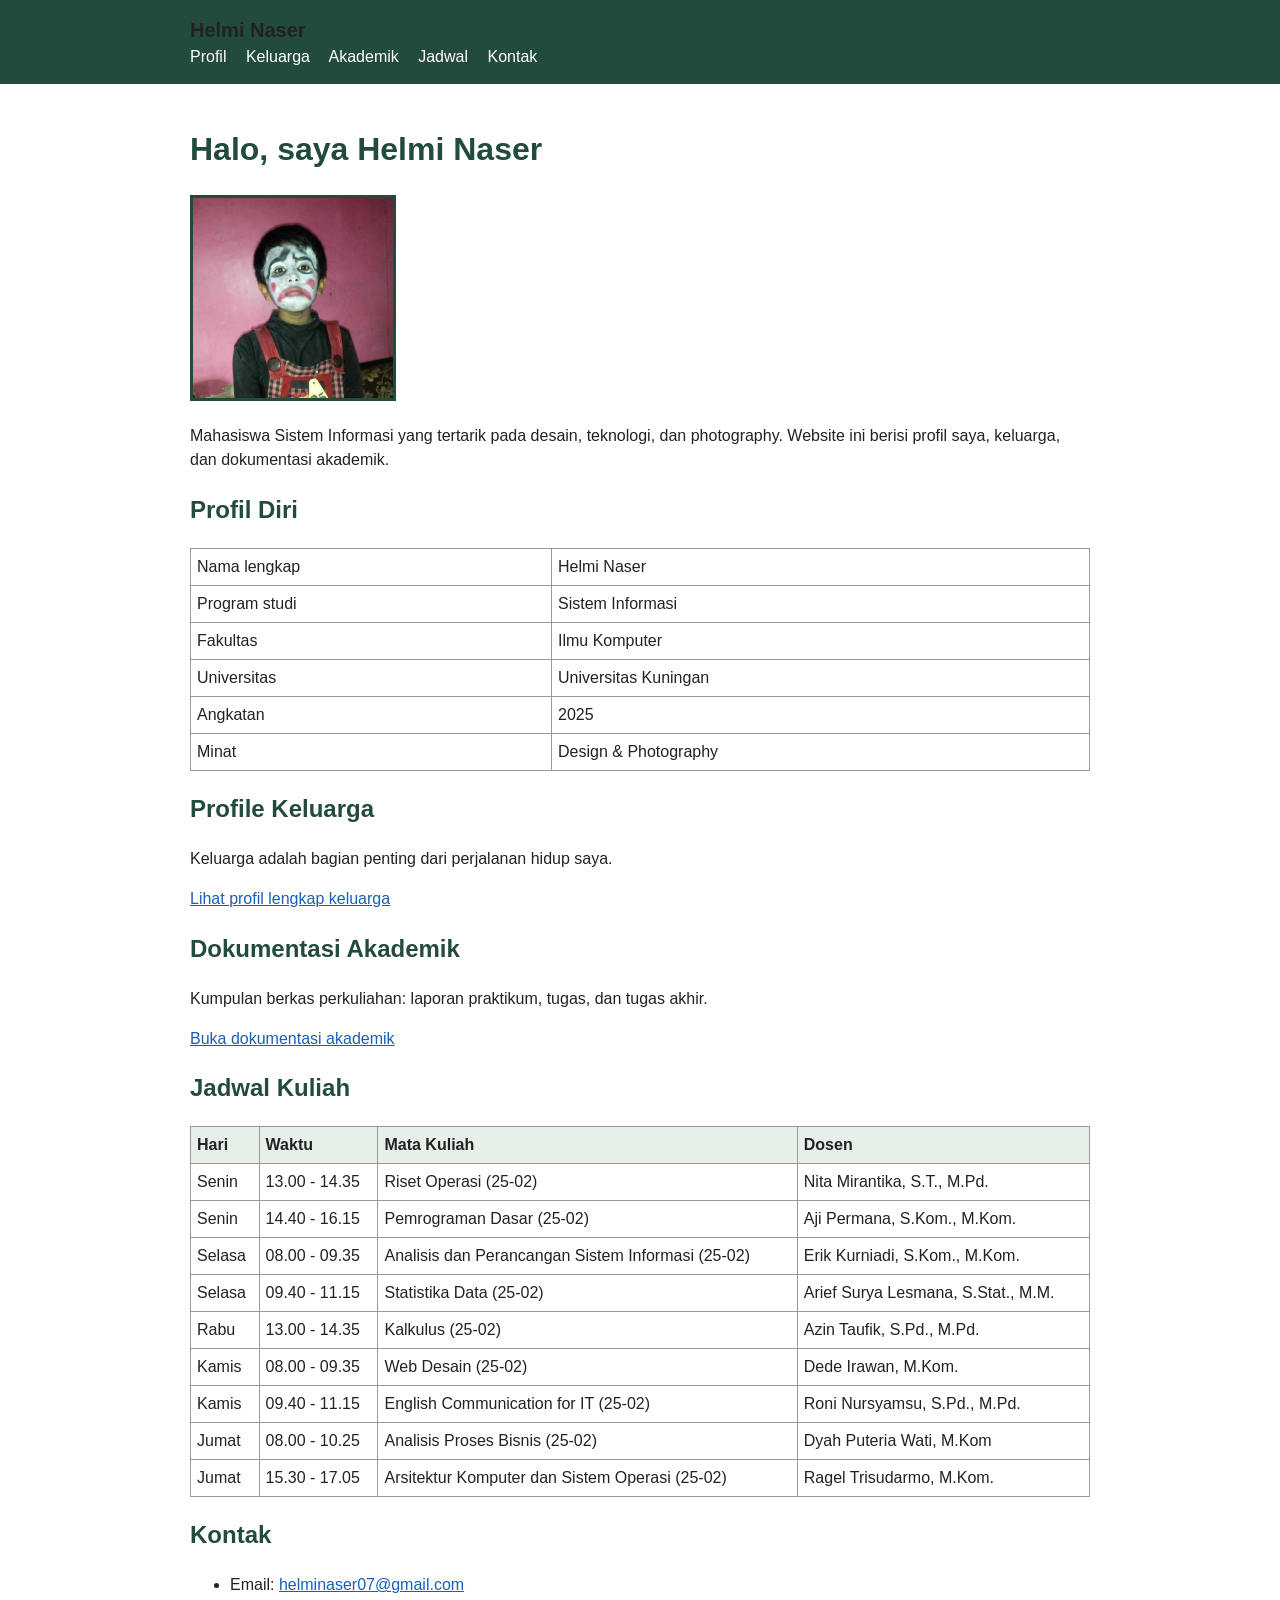
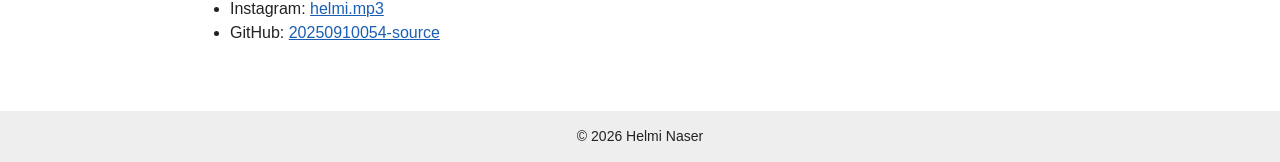
==== commit daa7a659: "Update website" ====
--- a/index.html
+++ b/index.html
@@ -3,380 +3,79 @@
 <head>
   <meta charset="UTF-8">
   <meta name="viewport" content="width=device-width, initial-scale=1.0">
-  <meta name="description" content="Website biodata, profil keluarga, dan dokumentasi akademik Helmi Naser.">
   <title>Profile | Helmi Naser</title>
   <link rel="stylesheet" href="style.css">
 </head>
 <body>
-  <header class="site-header">
-    <nav class="navbar container">
-      <a class="brand" href="#beranda"><span class="brand-mark">H</span> helmi<span class="brand-dot">.</span></a>
-      <button class="menu-toggle" aria-label="Buka navigasi" aria-expanded="false">☰</button>
-      <div class="nav-links" id="navLinks">
-        <a href="#profil">Profil</a>
-        <a href="#/keluarga">Keluarga</a>
-        <a href="#/akademik">Akademik</a>
-        <a href="#jadwal">Jadwal</a>
-        <a href="#kontak">Kontak</a>
-      </div>
-    </nav>
+
+  <header>
+    <div class="wadah">
+      <span class="logo">Helmi Naser</span><br>
+      <a href="index.html">Profil</a>
+      <a href="keluarga.html">Keluarga</a>
+      <a href="akademik.html">Akademik</a>
+      <a href="#jadwal">Jadwal</a>
+      <a href="#kontak">Kontak</a>
+    </div>
   </header>
 
-  <main>
-    <!-- ==================== HALAMAN UTAMA ==================== -->
-    <div class="view" data-view="home" id="view-home">
+  <div class="wadah">
 
-      <section class="hero" id="beranda">
-        <div class="container hero-grid">
-          <div class="hero-copy">
-            <p class="eyebrow">PERSONAL WEBSITE · 2026</p>
-            <h1>Halo, saya<br><span>Helmi Naser.</span></h1>
-            <p class="hero-description">Mahasiswa Sistem Informasi yang tertarik pada desain, teknologi, dan photography. Website ini menjadi tempat untuk mengenal profil saya, keluarga, sekaligus melihat dokumentasi kegiatan akademik.</p>
-            <div class="hero-actions">
-              <a class="button button-primary" href="#profil">Kenali Saya <span>↗</span></a>
-              <a class="text-link" href="#/akademik">Lihat dokumentasi</a>
-            </div>
-            <div class="hero-meta">
-              <div><strong>2025</strong><span>Angkatan</span></div>
-              <div><strong>SI</strong><span>Program Studi</span></div>
-              <div><strong>UNIKU</strong><span>Universitas</span></div>
-            </div>
-          </div>
-          <div class="hero-visual">
-            <div class="visual-orbit orbit-one"></div>
-            <div class="visual-orbit orbit-two"></div>
-            <div class="profile-frame">
-              <img src="asset/Helmi.jpg" alt="Foto profil Helmi Naser">
-            </div>
-            <div class="floating-note note-top"><span class="note-icon">✳</span> Curious mind</div>
-            <div class="floating-note note-bottom"><span class="status-dot"></span> Always learning</div>
-            <span class="visual-index">01 / PROFILE</span>
-          </div>
-        </div>
-        <div class="hero-bottom container"><span>SCROLL TO EXPLORE</span><span class="scroll-line"></span><span>01 — 05</span></div>
-      </section>
+    <h1>Halo, saya Helmi Naser</h1>
+    <img class="foto-profil" src="asset/Helmi.jpg" alt="Foto Helmi Naser">
+    <p>Mahasiswa Sistem Informasi yang tertarik pada desain, teknologi, dan photography. Website ini berisi profil saya, keluarga, dan dokumentasi akademik.</p>
 
-      <!-- 01 PROFIL -->
-      <section class="section" id="profil">
-        <div class="container">
-          <div class="section-heading">
-            <div><p class="eyebrow">01 / ABOUT ME</p><h2>Profil <span>Diri</span></h2></div>
-            <p class="section-intro">Sedikit cerita tentang siapa saya, apa yang saya pelajari, dan hal yang ingin saya kembangkan.</p>
-          </div>
-          <div class="profile-content">
-            <div class="profile-quote">
-              <span class="quote-mark">“</span>
-              <p>Everything around us is design. The way we see, understand, and interact with the world is shaped by it.</p>
-              <span class="quote-credit">PERSONAL NOTE</span>
-            </div>
-            <div class="biodata-grid">
-              <div class="bio-item"><span>Nama lengkap</span><strong>Helmi Naser</strong></div>
-              <div class="bio-item"><span>Program studi</span><strong>Sistem Informasi</strong></div>
-              <div class="bio-item"><span>Fakultas</span><strong>Ilmu Komputer</strong></div>
-              <div class="bio-item"><span>Universitas</span><strong>Universitas Kuningan</strong></div>
-              <div class="bio-item"><span>Angkatan</span><strong>2025</strong></div>
-              <div class="bio-item"><span>Minat</span><strong>Design &amp; Photography</strong></div>
-            </div>
-          </div>
-        </div>
-      </section>
+    <h2>Profil Diri</h2>
+    <table>
+      <tr><td>Nama lengkap</td><td>Helmi Naser</td></tr>
+      <tr><td>Program studi</td><td>Sistem Informasi</td></tr>
+      <tr><td>Fakultas</td><td>Ilmu Komputer</td></tr>
+      <tr><td>Universitas</td><td>Universitas Kuningan</td></tr>
+      <tr><td>Angkatan</td><td>2025</td></tr>
+      <tr><td>Minat</td><td>Design &amp; Photography</td></tr>
+    </table>
 
-      <!-- 02 KELUARGA (pintu ke halaman Keluarga) -->
-      <section class="section section-tint" id="keluarga">
-        <div class="container">
-          <div class="section-heading">
-            <div><p class="eyebrow">02 / MY ROOTS</p><h2>Profile <span>Keluarga</span></h2></div>
-            <p class="section-intro">Keluarga adalah bagian penting dari perjalanan hidup.</p>
-          </div>
-          <div class="link-banner">
-            <img src="asset/WhatsApp Image 2026-10-22 at 10.19.05 PM.jpeg" alt="Foto keluarga Bahmed">
-            <div class="link-banner-body">
-              <p class="eyebrow">MY FAMILY</p>
-              <h3>Tempat saya <em>bertumbuh.</em></h3>
-              <p>Kenali anggota keluarga, silsilah, dan momen-momen yang menjadi bagian dari cerita kami.</p>
-              <a class="button button-light" href="#/keluarga">Lihat Profil Lengkap Keluarga <span>↗</span></a>
-            </div>
-          </div>
-        </div>
-      </section>
+    <h2>Profile Keluarga</h2>
+    <p>Keluarga adalah bagian penting dari perjalanan hidup saya.</p>
+    <p><a href="keluarga.html">Lihat profil lengkap keluarga</a></p>
 
-      <!-- 03 AKADEMIK (pintu ke halaman Akademik) -->
-      <section class="section" id="akademik">
-        <div class="container">
-          <div class="section-heading">
-            <div><p class="eyebrow">03 / ACADEMIC ARCHIVE</p><h2>Dokumentasi <span>Akademik</span></h2></div>
-            <p class="section-intro">Kumpulan berkas perkuliahan yang disusun berdasarkan kategori agar mudah ditemukan.</p>
-          </div>
-          <div class="link-banner link-banner-light">
-            <div class="link-banner-body">
-              <p class="eyebrow">ARCHIVE</p>
-              <h3>Semua berkas kuliah, <em>satu tempat.</em></h3>
-              <ul class="chips">
-                <li>Laporan Praktikum</li>
-                <li>Tugas/Latihan</li>
-                <li>Tugas Akhir</li>
-              </ul>
-              <a class="button button-primary" href="#/akademik">Buka Dokumentasi Akademik <span>↗</span></a>
-            </div>
-          </div>
-        </div>
-      </section>
+    <h2>Dokumentasi Akademik</h2>
+    <p>Kumpulan berkas perkuliahan: laporan praktikum, tugas, dan tugas akhir.</p>
+    <p><a href="akademik.html">Buka dokumentasi akademik</a></p>
 
-      <!-- 04 JADWAL -->
-      <section class="section section-tint" id="jadwal">
-        <div class="container">
-          <div class="section-heading">
-            <div><p class="eyebrow">04 / WEEKLY ROUTINE</p><h2>Jadwal <span>Kuliah</span></h2></div>
-            <p class="section-intro">Rangkuman jadwal perkuliahan mingguan.</p>
-          </div>
-          <div class="schedule-wrap">
-            <table class="schedule-table">
-              <thead><tr><th>Hari</th><th>Waktu</th><th>Mata Kuliah</th><th>Dosen / Ruang</th></tr></thead>
-              <tbody>
-                <tr><td><span class="day-pill">Senin</span></td><td>13.00 – 14.35</td><td>Riset Operasi (25-02)</td><td>Nita Mirantika, S.T., M.Pd.</td></tr>
-                <tr><td><span class="day-pill">Senin</span></td><td>14.40 – 16.15</td><td>Pemrograman Dasar (25-02)</td><td>Aji Permana, S.Kom., M.Kom.</td></tr>
-                <tr><td><span class="day-pill">Selasa</span></td><td>08.00 – 09.35</td><td>Analisis dan Perancangan Sistem Informasi (25-02)</td><td>Erik Kurniadi, S.Kom., M.Kom.</td></tr>
-                <tr><td><span class="day-pill">Selasa</span></td><td>09.40 – 11.15</td><td>Statistika Data (25-02)</td><td>Arief Surya Lesmana, S.Stat., M.M.</td></tr>
-                <tr><td><span class="day-pill">Rabu</span></td><td>13.00 – 14.35</td><td>Kalkulus (25-02)</td><td>Azin Taufik, S.Pd., M.Pd.</td></tr>
-                <tr><td><span class="day-pill">Kamis</span></td><td>08.00 – 09.35</td><td>Web Desain (25-02)</td><td>Dede Irawan, M.Kom.</td></tr>
-                <tr><td><span class="day-pill">Kamis</span></td><td>09.40 – 11.15</td><td>English Communication for IT (25-02)</td><td>Roni Nursyamsu, S.Pd., M.Pd.</td></tr>
-                <tr><td><span class="day-pill">Jumat</span></td><td>08.00 – 10.25</td><td>Analisis Proses Bisnis (25-02)</td><td>Dyah Puteria Wati, M.Kom</td></tr>
-                <tr><td><span class="day-pill">Jumat</span></td><td>15.30 – 17.05</td><td>Arsitektur Komputer dan Sistem Operasi (25-02)</td><td>Ragel Trisudarmo, M.Kom.</td></tr>
-              </tbody>
-            </table>
-          </div>
-          <p class="edit-hint">Jadwal di atas telah disesuaikan dengan data perkuliahan terbaru.</p>
-        </div>
-      </section>
-
-      <!-- 05 KONTAK -->
-      <section class="section container contact-section" id="kontak">
-        <div class="contact-card">
-          <div><p class="eyebrow">05 / GET IN TOUCH</p><h2>Terhubung dan<br><span>berkolaborasi.</span></h2><p>Temukan saya melalui media sosial atau hubungi melalui email.</p></div>
-          <div class="contact-links">
-            <a href="mailto:helminaser07@gmail.com">helminaser07@gmail.com <span>↗</span></a>
-            <a href="https://www.instagram.com/helmi.mp3" target="_blank" rel="noopener">Instagram <span>↗</span></a>
-            <a href="https://github.com/20250910054-source" target="_blank" rel="noopener">GitHub <span>↗</span></a>
-          </div>
-        </div>
-      </section>
+    <h2 id="jadwal">Jadwal Kuliah</h2>
+    <div style="overflow-x: auto;">
+      <table>
+        <tr>
+          <th>Hari</th>
+          <th>Waktu</th>
+          <th>Mata Kuliah</th>
+          <th>Dosen</th>
+        </tr>
+        <tr><td>Senin</td><td>13.00 - 14.35</td><td>Riset Operasi (25-02)</td><td>Nita Mirantika, S.T., M.Pd.</td></tr>
+        <tr><td>Senin</td><td>14.40 - 16.15</td><td>Pemrograman Dasar (25-02)</td><td>Aji Permana, S.Kom., M.Kom.</td></tr>
+        <tr><td>Selasa</td><td>08.00 - 09.35</td><td>Analisis dan Perancangan Sistem Informasi (25-02)</td><td>Erik Kurniadi, S.Kom., M.Kom.</td></tr>
+        <tr><td>Selasa</td><td>09.40 - 11.15</td><td>Statistika Data (25-02)</td><td>Arief Surya Lesmana, S.Stat., M.M.</td></tr>
+        <tr><td>Rabu</td><td>13.00 - 14.35</td><td>Kalkulus (25-02)</td><td>Azin Taufik, S.Pd., M.Pd.</td></tr>
+        <tr><td>Kamis</td><td>08.00 - 09.35</td><td>Web Desain (25-02)</td><td>Dede Irawan, M.Kom.</td></tr>
+        <tr><td>Kamis</td><td>09.40 - 11.15</td><td>English Communication for IT (25-02)</td><td>Roni Nursyamsu, S.Pd., M.Pd.</td></tr>
+        <tr><td>Jumat</td><td>08.00 - 10.25</td><td>Analisis Proses Bisnis (25-02)</td><td>Dyah Puteria Wati, M.Kom</td></tr>
+        <tr><td>Jumat</td><td>15.30 - 17.05</td><td>Arsitektur Komputer dan Sistem Operasi (25-02)</td><td>Ragel Trisudarmo, M.Kom.</td></tr>
+      </table>
     </div>
 
-    <!-- ==================== HALAMAN KELUARGA ==================== -->
-    <div class="view" data-view="keluarga" id="view-keluarga" hidden>
+    <h2 id="kontak">Kontak</h2>
+    <ul>
+      <li>Email: <a href="mailto:helminaser07@gmail.com">helminaser07@gmail.com</a></li>
+      <li>Instagram: <a href="https://www.instagram.com/helmi.mp3" target="_blank">helmi.mp3</a></li>
+      <li>GitHub: <a href="https://github.com/20250910054-source" target="_blank">20250910054-source</a></li>
+    </ul>
 
-      <section class="page-head">
-        <div class="container">
-          <a class="back-link" href="#keluarga">← Kembali ke Profil</a>
-          <div class="section-heading">
-            <div><p class="eyebrow">FAMILY PROFILE</p><h1 class="page-title">Keluarga <span>Bahmed</span></h1></div>
-            <p class="section-intro">Rumah bukan sekadar tempat tinggal, tetapi tempat cerita dan kenangan dimulai.</p>
-          </div>
-        </div>
-      </section>
+  </div>
 
-      <section class="section" id="tentang">
-        <div class="container">
-          <div class="section-heading">
-            <div><p class="eyebrow">01 / OUR STORY</p><h2>Tentang <span>Keluarga</span></h2></div>
-          </div>
-          <div class="about-grid">
-            <div class="profile-quote">
-              <span class="quote-mark">“</span>
-              <p>Keluarga bukan hal yang penting, melainkan segalanya.</p>
-              <span class="quote-credit">MICHAEL J. FOX</span>
-            </div>
-            <div class="about-copy">
-              <p>Kami adalah keluarga sederhana yang tinggal di <strong>Kabupaten Kuningan, Jawa Barat</strong>. Dengan semangat gotong royong, kami saling mendukung dalam suka dan duka.</p>
-              <p>Halaman ini dibuat sebagai perkenalan singkat keluarga kami, sekaligus arsip digital untuk menyimpan cerita dan kenangan bagi generasi berikutnya.</p>
-              <div class="values">
-                <div><span>01</span><strong>Kejujuran</strong><small>Berkata dan berbuat apa adanya.</small></div>
-                <div><span>02</span><strong>Kerja keras</strong><small>Usaha yang dibarengi doa.</small></div>
-                <div><span>03</span><strong>Saling menghormati</strong><small>Yang muda menghargai yang tua.</small></div>
-              </div>
-            </div>
-          </div>
-        </div>
-      </section>
-
-      <section class="section section-tint" id="anggota">
-        <div class="container">
-          <div class="section-heading">
-            <div><p class="eyebrow">02 / THE PEOPLE</p><h2>Anggota <span>Keluarga</span></h2></div>
-            <p class="section-intro">Enam orang dengan cerita dan perannya masing-masing.</p>
-          </div>
-          <div class="member-grid">
-            <article class="member-card">
-              <img src="asset/WhatsApp Image 2026-10-23 at 5.53.18 AM.jpeg" alt="Naser Bahmed">
-              <div class="member-info"><span>AYAH · KEPALA KELUARGA</span><h3>Naser Bahmed</h3><p>Kuningan, 19 Mei 1968</p><small>Wiraswasta · Memancing</small></div>
-            </article>
-            <article class="member-card">
-              <img src="asset/WhatsApp Image 2026-10-23 at 6.13.51 AM.jpeg" alt="Jamilah">
-              <div class="member-info"><span>IBU</span><h3>Jamilah</h3><p>Cirebon, 11 November 1977</p><small>Ibu rumah tangga · Memasak, merajut</small></div>
-            </article>
-            <article class="member-card">
-              <img src="asset/WhatsApp Image 2026-10-23 at 6.29.31 AM.jpegg.jpg" alt="Ahmad Naser Bahmed">
-              <div class="member-info"><span>ANAK PERTAMA</span><h3>Ahmad Naser Bahmed</h3><p>Riyadh, 6 Mei 1989</p><small>Wiraswasta · Memancing</small></div>
-            </article>
-            <article class="member-card">
-              <img src="asset/WhatsApp Image 2026-10-23 at 6.12.08 AM.jpeg" alt="Wardah Naser">
-              <div class="member-info"><span>ANAK KEDUA</span><h3>Wardah Naser</h3><p>Tangerang, 9 Oktober 1990</p><small>Ibu rumah tangga · Membaca</small></div>
-            </article>
-            <article class="member-card">
-              <img src="asset/WhatsApp Image 2026-10-23 at 6.28.25 AM.jpeg" alt="Wafa Fauziah">
-              <div class="member-info"><span>ANAK KETIGA</span><h3>Wafa Fauziah</h3><p>Tangerang, 21 Juni 2001</p><small>Ibu rumah tangga · Berkebun</small></div>
-            </article>
-            <article class="member-card">
-              <img src="asset/WhatsApp Image 2026-10-22 at 10.40.05 PM.jpeg" alt="Helmi Naser Bahmed">
-              <div class="member-info"><span>ANAK KEEMPAT · BUNGSU</span><h3>Helmi Naser Bahmed</h3><p>Kuningan, 15 Juni 2007</p><small>Mahasiswa · Musik, desain</small></div>
-            </article>
-          </div>
-        </div>
-      </section>
-
-      <section class="section" id="silsilah">
-        <div class="container">
-          <div class="section-heading">
-            <div><p class="eyebrow">03 / FAMILY TREE</p><h2>Silsilah <span>Keluarga</span></h2></div>
-            <p class="section-intro">Mengenal hubungan keluarga dari generasi ke generasi.</p>
-          </div>
-          <div class="tree">
-            <div class="generation-label">GENERASI I · KAKEK &amp; NENEK</div>
-            <div class="tree-grid grandparents">
-              <div class="tree-card"><strong>H. Abdul</strong><span>&amp;</span><strong>Hj. Siti</strong><small>Keluarga dari pihak ayah</small></div>
-              <div class="tree-card"><strong>H. Raksakersa</strong><span>&amp;</span><strong>Hj. Timu</strong><small>Keluarga dari pihak ibu</small></div>
-            </div>
-            <div class="tree-connector"></div>
-            <div class="generation-label">GENERASI II · ORANG TUA</div>
-            <div class="tree-card parents"><strong>Naser Bahmed</strong><span>♥</span><strong>Jamilah</strong></div>
-            <div class="tree-connector"></div>
-            <div class="generation-label">GENERASI III · ANAK</div>
-            <div class="tree-grid children">
-              <div class="tree-card"><strong>Ahmad Naser</strong><small>Anak pertama</small></div>
-              <div class="tree-card"><strong>Wardah Bahmed</strong><small>Anak kedua</small></div>
-              <div class="tree-card"><strong>Wafa Fauziah</strong><small>Anak ketiga</small></div>
-              <div class="tree-card"><strong>Helmi Naser</strong><small>Anak keempat</small></div>
-            </div>
-          </div>
-        </div>
-      </section>
-
-      <section class="section section-tint" id="galeri">
-        <div class="container">
-          <div class="section-heading">
-            <div><p class="eyebrow">04 / LITTLE MOMENTS</p><h2>Galeri <span>Kenangan</span></h2></div>
-            <p class="section-intro">Potongan momen yang menjadi bagian dari cerita keluarga.</p>
-          </div>
-          <div class="gallery-grid">
-            <figure class="gallery-item gallery-large"><img src="asset/WhatsApp Image 2026-10-22 at 10.19.05 PM.jpeg" alt="Foto keluarga Bahmed"><figcaption><strong>Full member gilakkk</strong><span>Family moment</span></figcaption></figure>
-            <figure class="gallery-item"><img src="asset/WhatsApp Image 2026-10-22 at 10.18.36 PM.jpeg" alt="Pernikahan kakak"><figcaption><strong>At my sister's wedding</strong><span>Special day</span></figcaption></figure>
-            <figure class="gallery-item"><img src="asset/IMG_20260129_185440_843.jpg" alt="Lomba pantomim"><figcaption><strong>Lomba pantomim (tapi kalah)</strong><span>Unforgettable experience</span></figcaption></figure>
-          </div>
-          <div class="dreams">
-            <div><p class="eyebrow">OUR SHARED DREAMS</p><h3>Things we hope<br>to do <em>together.</em></h3></div>
-            <ul>
-              <li class="done">Membuka usaha keluarga</li>
-              <li>Berangkat umrah bersama</li>
-              <li>Menyekolahkan anak hingga sarjana</li>
-            </ul>
-          </div>
-        </div>
-      </section>
-
-      <div class="page-end container">
-        <a class="back-link" href="#keluarga">← Kembali ke Profil</a>
-      </div>
-    </div>
-
-    <!-- ==================== HALAMAN AKADEMIK ==================== -->
-    <div class="view" data-view="akademik" id="view-akademik" hidden>
-
-      <section class="page-head">
-        <div class="container">
-          <a class="back-link" href="#akademik">← Kembali ke Profil</a>
-          <div class="section-heading">
-            <div><p class="eyebrow">ACADEMIC ARCHIVE</p><h1 class="page-title">Dokumentasi <span>Akademik</span></h1></div>
-            <p class="section-intro">Kumpulan berkas perkuliahan yang disusun berdasarkan kategori agar mudah ditemukan.</p>
-          </div>
-        </div>
-      </section>
-
-      <section class="section">
-        <div class="container">
-          <div class="archive-grid">
-            <article class="archive-card archive-feature">
-              <div class="archive-top"><span class="archive-number">01</span><span class="archive-icon">▤</span></div>
-              <div><p class="eyebrow">PRACTICAL WORK</p><h3>Laporan Praktikum</h3><p>Dokumentasi hasil praktikum, langkah kerja, dan pembahasan setiap modul.</p></div>
-              <a href="https://drive.google.com/" target="_blank" rel="noopener">Buka folder laporan <span>↗</span></a>
-            </article>
-            <article class="archive-card">
-              <div class="archive-top"><span class="archive-number">02</span><span class="archive-icon">✎</span></div>
-              <div><p class="eyebrow">COURSEWORK</p><h3>Tugas/Latihan</h3><p>Kumpulan tugas individu maupun kelompok dari setiap mata kuliah.</p></div>
-              <a href="https://drive.google.com/" target="_blank" rel="noopener">Buka folder tugas <span>↗</span></a>
-            </article>
-            <article class="archive-card">
-              <div class="archive-top"><span class="archive-number">03</span><span class="archive-icon">◇</span></div>
-              <div><p class="eyebrow">FINAL PROJECT</p><h3>Tugas Akhir</h3><p>Arsip proyek akhir, dokumen perancangan, dan hasil pengembangan.</p></div>
-              <a href="https://drive.google.com/" target="_blank" rel="noopener">Buka folder proyek <span>↗</span></a>
-            </article>
-          </div>
-          <p class="edit-hint">Tautan Google Drive di atas masih contoh. Ganti dengan tautan folder atau file milikmu.</p>
-        </div>
-      </section>
-
-      <div class="page-end container">
-        <a class="back-link" href="#akademik">← Kembali ke Profil</a>
-      </div>
-    </div>
-  </main>
-
-  <footer class="footer">
-    <div class="container footer-inner"><a class="brand" href="#beranda"><span class="brand-mark">H</span> helmi<span class="brand-dot">.</span></a><span>Designed &amp; built as a personal academic profile.</span><span>© 2026</span></div>
+  <footer>
+    &copy; 2026 Helmi Naser
   </footer>
 
-  <script>
-    // Menu mobile
-    const toggle = document.querySelector('.menu-toggle');
-    const nav = document.querySelector('.nav-links');
-    toggle.addEventListener('click', () => {
-      const open = nav.classList.toggle('is-open');
-      toggle.setAttribute('aria-expanded', open);
-    });
-    nav.querySelectorAll('a').forEach(link => link.addEventListener('click', () => {
-      nav.classList.remove('is-open');
-      toggle.setAttribute('aria-expanded', 'false');
-    }));
-
-    // Perpindahan halaman (tanpa reload). Tombol Back browser juga berfungsi.
-    const routes = { '#/keluarga': 'keluarga', '#/akademik': 'akademik' };
-    const titles = {
-      home: 'Profile | Helmi Naser',
-      keluarga: 'Keluarga Bahmed | Helmi Naser',
-      akademik: 'Dokumentasi Akademik | Helmi Naser'
-    };
-    let current = 'home';
-
-    function route() {
-      const hash = location.hash;
-      const name = routes[hash] || 'home';
-      const changed = name !== current;
-
-      document.querySelectorAll('.view').forEach(v => { v.hidden = v.dataset.view !== name; });
-      document.title = titles[name];
-      current = name;
-
-      if (!changed) return;
-      if (name === 'home') {
-        const id = hash.startsWith('#/') ? '' : hash.slice(1);
-        const target = id && document.getElementById(id);
-        if (target) target.scrollIntoView({ behavior: 'instant' });
-        else window.scrollTo({ top: 0, behavior: 'instant' });
-      } else {
-        window.scrollTo({ top: 0, behavior: 'instant' });
-      }
-    }
-    window.addEventListener('hashchange', route);
-    route();
-  </script>
 </body>
 </html>
--- a/style.css
+++ b/style.css
@@ -1,267 +1,122 @@
-@import url('https://fonts.googleapis.com/css2?family=DM+Sans:wght@400;500;600;700&family=Manrope:wght@400;500;600;700;800&display=swap');
-
-:root {
-  --ink: #17251f;
-  --muted: #68766f;
-  --paper: #f7f8f4;
-  --white: #fff;
-  --green: #b9d7c3;
-  --deep: #234b3b;
-  --line: #e3e9e2;
-  --accent: #e6a66d;
-  --tint: #edf2eb;
-}
-* { box-sizing: border-box; }
-html { scroll-behavior: smooth; scroll-padding-top: 90px; }
-body { margin: 0; background: var(--paper); color: var(--ink); font-family: 'DM Sans', sans-serif; line-height: 1.6; }
-a { color: inherit; text-decoration: none; }
-img { display: block; max-width: 100%; }
-.container { width: min(1120px, calc(100% - 48px)); margin-inline: auto; }
-
-/* ---------- Header ---------- */
-.site-header { position: sticky; top: 0; z-index: 10; background: rgba(247,248,244,.9); backdrop-filter: blur(16px); border-bottom: 1px solid rgba(227,233,226,.8); }
-.navbar { height: 76px; display: flex; align-items: center; justify-content: space-between; }
-.brand { display: inline-flex; align-items: center; gap: 9px; font: 800 20px 'Manrope', sans-serif; letter-spacing: -1px; }
-.brand-mark { width: 30px; height: 30px; display: grid; place-items: center; background: var(--deep); color: white; border-radius: 9px; font-size: 15px; }
-.brand-dot { color: #79a98b; margin-left: -9px; }
-.nav-links { display: flex; gap: 28px; color: #5d6c63; font-size: 13px; font-weight: 600; }
-.nav-links a:hover, .text-link:hover { color: var(--deep); }
-.menu-toggle { display: none; border: 0; background: none; font-size: 24px; color: var(--ink); }
-
-/* ---------- Hero ---------- */
-.hero { background: var(--tint); position: relative; overflow: hidden; padding: 82px 0 28px; }
-.hero-grid { display: grid; grid-template-columns: 1.08fr .92fr; align-items: center; min-height: 490px; gap: 40px; }
-.eyebrow { color: #76917f; font-size: 10px; font-weight: 700; letter-spacing: 2px; margin: 0 0 16px; }
-h1, h2, h3, p { margin-top: 0; }
-h1, h2, h3 { font-family: 'Manrope', sans-serif; letter-spacing: -1.8px; }
-h1 { font-size: clamp(48px, 6vw, 76px); line-height: 1.08; margin-bottom: 22px; }
-h1 span, h2 span { color: #709b7e; }
-.hero-description { max-width: 510px; color: #627169; font-size: 15px; line-height: 1.9; }
-.hero-actions { display: flex; align-items: center; gap: 25px; margin-top: 30px; }
-.button { display: inline-flex; align-items: center; gap: 24px; padding: 13px 19px; border-radius: 7px; font-size: 12px; font-weight: 700; }
-.button-primary { background: var(--deep); color: white; }
-.button-primary:hover { background: #183a2c; }
-.text-link { font-size: 12px; font-weight: 700; }
-.hero-meta { display: flex; gap: 44px; margin-top: 54px; }
-.hero-meta div { display: flex; flex-direction: column; gap: 3px; }
-.hero-meta strong { font: 800 18px 'Manrope'; }
-.hero-meta span { color: var(--muted); font-size: 10px; }
-.hero-visual { min-height: 430px; position: relative; display: grid; place-items: center; }
-.profile-frame { width: min(330px, 78%); aspect-ratio: .86; border-radius: 48% 48% 14px 14px; overflow: hidden; position: relative; z-index: 1; background: #d6e5d9; box-shadow: 22px 24px 0 #dce8dd; }
-.profile-frame img { width: 100%; height: 100%; object-fit: cover; }
-.visual-orbit { position: absolute; border: 1px solid #c6d8ca; border-radius: 50%; }
-.orbit-one { width: 410px; height: 410px; }
-.orbit-two { width: 490px; height: 490px; border-style: dashed; opacity: .7; }
-.floating-note { position: absolute; z-index: 2; background: white; padding: 11px 15px; border-radius: 8px; box-shadow: 0 10px 30px #304a3a12; font-size: 11px; font-weight: 700; }
-.note-top { top: 64px; left: 0; }
-.note-bottom { bottom: 54px; right: 0; }
-.note-icon { color: #d79b5f; margin-right: 8px; font-size: 15px; }
-.status-dot { display: inline-block; width: 7px; height: 7px; border-radius: 50%; background: #76a985; margin-right: 8px; }
-.visual-index { position: absolute; bottom: 5px; left: 4px; color: #8a9c90; font-size: 9px; letter-spacing: 2px; }
-.hero-bottom { display: flex; align-items: center; gap: 15px; color: #829287; font-size: 9px; letter-spacing: 1.5px; margin-top: 38px; }
-.scroll-line { height: 1px; width: 55px; background: #aabdaf; }
-
-/* ---------- Section dasar ---------- */
-.section { padding-top: 112px; padding-bottom: 112px; }
-.section-tint { background: var(--tint); }
-.section-heading { display: flex; align-items: end; justify-content: space-between; gap: 35px; margin-bottom: 45px; }
-.section-heading h2 { font-size: clamp(34px, 4vw, 47px); line-height: 1.15; margin: 0; }
-.section-intro { max-width: 370px; color: var(--muted); font-size: 13px; line-height: 1.8; margin: 0 0 3px; }
-.edit-hint { color: #8a978e; font-size: 10px; margin: 15px 0 0; }
-
-/* ---------- Profil ---------- */
-.profile-content { display: grid; grid-template-columns: .85fr 1.15fr; gap: 65px; align-items: stretch; }
-.profile-quote { background: #eaf0e9; border-radius: 10px; padding: 30px 34px; min-height: 220px; display: flex; flex-direction: column; justify-content: center; }
-.section-tint .profile-quote { background: white; }
-.quote-mark { font: 700 54px Georgia; color: #91b49a; height: 43px; }
-.profile-quote p { font: 600 19px/1.55 'Manrope'; letter-spacing: -.5px; max-width: 340px; }
-.quote-credit { color: #83958a; font-size: 9px; letter-spacing: 2px; }
-.biodata-grid { display: grid; grid-template-columns: 1fr 1fr; align-content: center; gap: 0 30px; }
-.bio-item { padding: 17px 0; border-bottom: 1px solid var(--line); display: flex; flex-direction: column; gap: 5px; }
-.bio-item span { color: #87938b; font-size: 11px; }
-.bio-item strong { font-size: 13px; }
-
-/* ---------- Keluarga: tentang ---------- */
-.about-grid { display: grid; grid-template-columns: .85fr 1.15fr; gap: 65px; align-items: stretch; }
-.about-copy { color: var(--muted); font-size: 13px; line-height: 1.8; }
-.about-copy strong { color: var(--ink); }
-.values { display: grid; grid-template-columns: repeat(3, 1fr); gap: 16px; margin-top: 30px; padding-top: 24px; border-top: 1px solid #d3ddd3; }
-.values div { display: flex; flex-direction: column; }
-.values span { color: var(--accent); font-size: 10px; font-weight: 700; margin-bottom: 8px; }
-.values strong { font-size: 12px; color: var(--ink); }
-.values small { color: var(--muted); font-size: 10px; line-height: 1.5; margin-top: 5px; }
-
-/* ---------- Keluarga: anggota ---------- */
-.member-grid { display: grid; grid-template-columns: repeat(3, 1fr); gap: 18px; }
-.member-card { background: white; border: 1px solid var(--line); border-radius: 10px; overflow: hidden; transition: transform .2s, box-shadow .2s; }
-.member-card:hover { transform: translateY(-5px); box-shadow: 0 16px 35px #233d2b0d; }
-.member-card img { width: 100%; height: 235px; object-fit: cover; background: #e1eae1; }
-.member-info { padding: 20px; }
-.member-info span { color: #76917f; font-size: 9px; letter-spacing: 1.4px; font-weight: 700; }
-.member-info h3 { margin: 7px 0 3px; font-size: 19px; letter-spacing: -.6px; }
-.member-info p, .member-info small { color: var(--muted); font-size: 11px; margin: 0; }
-.member-info small { display: block; margin-top: 8px; }
-
-/* ---------- Keluarga: silsilah ---------- */
-.tree { padding: 34px; background: white; border: 1px solid var(--line); border-radius: 12px; text-align: center; }
-.generation-label { color: #76917f; font-size: 9px; font-weight: 700; letter-spacing: 1.8px; margin: 5px 0 18px; }
-.tree-grid { display: grid; gap: 18px; }
-.grandparents { grid-template-columns: repeat(2, minmax(0, 1fr)); max-width: 650px; margin: auto; }
-.children { grid-template-columns: repeat(4, minmax(0, 1fr)); }
-.tree-card { min-height: 90px; display: flex; flex-direction: column; align-items: center; justify-content: center; gap: 5px; padding: 15px; background: var(--tint); border: 1px solid #dfe8de; border-radius: 9px; }
-.tree-card strong { font: 700 15px 'Manrope', sans-serif; letter-spacing: -.4px; }
-.tree-card span { color: var(--accent); font-size: 14px; }
-.tree-card small { color: var(--muted); font-size: 10px; }
-.tree-connector { height: 28px; width: 1px; background: #aebdb2; margin: auto; }
-.parents { max-width: 350px; min-height: 75px; margin: auto; flex-direction: row; }
-
-/* ---------- Keluarga: galeri & impian ---------- */
-.gallery-grid { display: grid; grid-template-columns: 1.3fr 1fr 1fr; gap: 18px; }
-.gallery-item { margin: 0; min-width: 0; background: white; border: 1px solid var(--line); border-radius: 10px; overflow: hidden; }
-.gallery-item img { width: 100%; height: 260px; object-fit: cover; }
-.gallery-large img { height: 320px; }
-.gallery-item figcaption { padding: 14px 16px; display: flex; flex-direction: column; }
-.gallery-item figcaption strong { font: 700 14px 'Manrope', sans-serif; letter-spacing: -.3px; }
-.gallery-item figcaption span { color: var(--muted); font-size: 10px; margin-top: 3px; }
-.dreams { display: flex; justify-content: space-between; align-items: center; gap: 35px; padding: 45px 0 0; margin-top: 55px; border-top: 1px solid var(--line); }
-.dreams h3 { font-size: 30px; line-height: 1.2; margin: 0; }
-.dreams h3 em { color: #709b7e; font-style: normal; }
-.dreams ul { list-style: none; padding: 0; margin: 0; min-width: 43%; }
-.dreams li { position: relative; padding: 9px 0 9px 25px; border-bottom: 1px solid var(--line); color: var(--muted); font-size: 12px; }
-.dreams li::before { content: '○'; position: absolute; left: 0; color: var(--accent); }
-.dreams li.done::before { content: '✓'; color: #52765e; }
-
-/* ---------- Akademik ---------- */
-.archive-grid { display: grid; grid-template-columns: repeat(3, 1fr); gap: 18px; }
-.archive-card { min-height: 310px; background: white; border: 1px solid var(--line); border-radius: 10px; padding: 24px; display: flex; flex-direction: column; justify-content: space-between; transition: transform .2s, box-shadow .2s; }
-.archive-card:hover { transform: translateY(-5px); box-shadow: 0 16px 35px #233d2b0d; }
-.archive-feature { background: #eaf0e9; border-color: #eaf0e9; }
-.archive-top { display: flex; align-items: center; justify-content: space-between; }
-.archive-number { color: #91a398; font: 600 12px 'Manrope'; }
-.archive-icon { width: 42px; height: 42px; display: grid; place-items: center; border-radius: 50%; background: #edf3ed; color: #52765e; font-size: 19px; }
-.archive-card .eyebrow { margin-bottom: 8px; }
-.archive-card h3 { font-size: 23px; margin-bottom: 8px; }
-.archive-card p:not(.eyebrow) { color: var(--muted); font-size: 12px; line-height: 1.8; }
-.archive-card > a { display: flex; justify-content: space-between; border-top: 1px solid var(--line); padding-top: 15px; font-size: 11px; font-weight: 700; }
-
-/* ---------- Jadwal ---------- */
-.schedule-wrap { overflow-x: auto; background: white; border-radius: 10px; padding: 8px 25px; }
-.schedule-table { width: 100%; border-collapse: collapse; min-width: 600px; text-align: left; }
-.schedule-table th { color: #8b9a8f; font-size: 10px; letter-spacing: 1px; font-weight: 700; padding: 17px 12px; }
-.schedule-table td { padding: 17px 12px; border-top: 1px solid var(--line); font-size: 12px; }
-.schedule-table td:nth-child(2), .schedule-table td:last-child { color: var(--muted); }
-.day-pill { background: #edf3ed; color: #52765e; padding: 6px 10px; border-radius: 5px; font-size: 10px; font-weight: 700; }
-
-/* ---------- Kontak ---------- */
-.contact-section { padding-top: 100px; padding-bottom: 100px; }
-.contact-card { background: #e7eee6; border-radius: 12px; padding: 55px 7%; display: flex; justify-content: space-between; align-items: end; gap: 40px; }
-.contact-card h2 { font-size: clamp(35px, 4vw, 48px); line-height: 1.12; margin-bottom: 15px; }
-.contact-card > div:first-child > p:last-child { color: var(--muted); font-size: 12px; margin: 0; }
-.contact-links { width: min(290px, 40%); }
-.contact-links a { display: flex; justify-content: space-between; padding: 13px 0; border-bottom: 1px solid #cfdccf; font-size: 12px; font-weight: 700; }
-
-/* ---------- Footer ---------- */
-.footer { border-top: 1px solid var(--line); }
-.footer-inner { min-height: 80px; display: flex; justify-content: space-between; align-items: center; gap: 20px; }
-.footer-inner > span { color: #87938b; font-size: 10px; }
-.footer .brand { font-size: 16px; }
-.footer .brand-mark { width: 25px; height: 25px; font-size: 12px; }
-
-/* ---------- Responsif ---------- */
-@media (max-width: 960px) {
-  .nav-links { gap: 20px; }
-}
-@media (max-width: 800px) {
-  .member-grid { grid-template-columns: repeat(2, 1fr); }
-  .gallery-grid { grid-template-columns: repeat(2, 1fr); }
-  .gallery-large { grid-column: span 2; }
-}
-@media (max-width: 760px) {
-  .container { width: min(100% - 36px, 560px); }
-  .navbar { height: 66px; }
-  .menu-toggle { display: block; cursor: pointer; }
-  .nav-links { display: none; position: absolute; top: 65px; left: 0; right: 0; padding: 20px 24px; background: var(--paper); border-bottom: 1px solid var(--line); flex-direction: column; gap: 18px; }
-  .nav-links.is-open { display: flex; }
-  .hero { padding-top: 55px; }
-  .hero-grid { grid-template-columns: 1fr; gap: 5px; }
-  h1 { font-size: 55px; }
-  .hero-visual { min-height: 360px; }
-  .profile-frame { width: 245px; }
-  .orbit-one { width: 310px; height: 310px; }
-  .orbit-two { width: 350px; height: 350px; }
-  .note-top { left: 4px; top: 45px; }
-  .note-bottom { right: 0; bottom: 30px; }
-  .hero-meta { margin-top: 35px; gap: 30px; }
-  .section { padding-top: 75px; padding-bottom: 75px; }
-  .section-heading { display: block; margin-bottom: 30px; }
-  .section-intro { margin-top: 15px; }
-  .profile-content, .about-grid { grid-template-columns: 1fr; gap: 25px; }
-  .biodata-grid { gap: 0 20px; }
-  .values { grid-template-columns: 1fr; gap: 13px; }
-  .values div { display: grid; grid-template-columns: 25px 1fr; }
-  .values small { grid-column: 2; }
-  .member-grid { gap: 12px; }
-  .member-card img { height: 170px; }
-  .member-info { padding: 13px; }
-  .member-info h3 { font-size: 16px; }
-  .member-info span { font-size: 8px; }
-  .member-info p, .member-info small { font-size: 10px; }
-  .tree { padding: 20px 12px; }
-  .grandparents { gap: 9px; }
-  .tree-card { padding: 10px 5px; }
-  .tree-card strong { font-size: 13px; }
-  .children { grid-template-columns: repeat(2, 1fr); gap: 9px; }
-  .gallery-grid { grid-template-columns: 1fr; }
-  .gallery-large { grid-column: auto; }
-  .gallery-item img, .gallery-large img { height: 240px; }
-  .dreams { display: block; }
-  .dreams ul { margin-top: 25px; }
-  .archive-grid { grid-template-columns: 1fr; }
-  .archive-card { min-height: 260px; }
-  .contact-card { padding: 35px 25px; display: block; }
-  .contact-links { width: 100%; margin-top: 30px; }
-  .footer-inner { padding: 20px 0; flex-wrap: wrap; }
-}
-@media (max-width: 420px) {
-  h1 { font-size: 46px; }
-  .hero-actions { gap: 15px; }
-  .hero-meta { gap: 22px; }
-  .biodata-grid { grid-template-columns: 1fr; }
+/* ===== Pengaturan umum ===== */
+body {
+  font-family: Arial, sans-serif;
+  color: #222;
+  background-color: white;
+  margin: 0;
+  line-height: 1.5;
 }
 
-/* ---------- Perpindahan halaman ---------- */
-[hidden] { display: none !important; }
+h1, h2, h3 {
+  color: #234b3b;
+}
 
-.page-head { background: var(--tint); padding: 48px 0 60px; }
-.page-head .section-heading { margin-bottom: 0; }
-.page-title { font-size: clamp(40px, 5vw, 60px); line-height: 1.1; margin: 0; }
-.back-link { display: inline-flex; align-items: center; gap: 10px; padding: 10px 16px; border: 1px solid #c6d8ca; border-radius: 7px; background: white; font-size: 12px; font-weight: 700; margin-bottom: 36px; transition: border-color .2s, color .2s; }
-.back-link:hover { border-color: var(--deep); color: var(--deep); }
-.page-end { padding-top: 0; padding-bottom: 72px; }
-.page-end .back-link { margin-bottom: 0; }
-.page-head + .section { padding-top: 80px; }
+a {
+  color: #1a5fb4;
+}
 
-/* Banner pintu ke halaman lain */
-.link-banner { display: flex; align-items: center; gap: 45px; min-height: 245px; padding: 30px 6%; border-radius: 12px; background: var(--deep); color: white; overflow: hidden; }
-.link-banner img { flex: none; width: 250px; height: 190px; object-fit: cover; border-radius: 10px; }
-.link-banner-body { flex: 1; }
-.link-banner .eyebrow { color: #b6d0bd; }
-.link-banner h3 { font-size: 34px; margin-bottom: 10px; }
-.link-banner h3 em { color: #c5dfcb; font-style: normal; }
-.link-banner p:not(.eyebrow) { max-width: 410px; color: #d1dfd4; font-size: 12px; margin: 0 0 22px; }
-.button-light { background: #f5f8f3; color: var(--deep); }
-.button-light:hover { background: white; }
-.link-banner-light { background: white; border: 1px solid var(--line); color: var(--ink); }
-.link-banner-light .eyebrow { color: #76917f; }
-.link-banner-light h3 em { color: #709b7e; }
-.chips { display: flex; flex-wrap: wrap; gap: 8px; list-style: none; margin: 0 0 22px; padding: 0; }
-.chips li { background: #edf3ed; color: #52765e; padding: 6px 10px; border-radius: 5px; font-size: 10px; font-weight: 700; }
+img {
+  max-width: 100%;
+}
 
-@media (max-width: 760px) {
-  .page-head { padding: 32px 0 40px; }
-  .back-link { margin-bottom: 26px; }
-  .page-head + .section { padding-top: 50px; }
-  .link-banner { flex-direction: column; align-items: flex-start; gap: 22px; padding: 24px; }
-  .link-banner img { width: 100%; height: 190px; }
-  .link-banner h3 { font-size: 26px; }
+/* Pembungkus isi biar rapi di tengah */
+.wadah {
+  width: 90%;
+  max-width: 900px;
+  margin: 0 auto;
+  padding: 20px 0;
 }
+
+/* ===== Header dan menu ===== */
+header {
+  background-color: #234b3b;
+  padding: 15px 0;
+}
+
+header .wadah {
+  padding: 0;
+}
+
+header a {
+  color: white;
+  margin-right: 15px;
+  text-decoration: none;
+}
+
+header a:hover {
+  text-decoration: underline;
+}
+
+.logo {
+  font-weight: bold;
+  font-size: 20px;
+}
+
+/* ===== Tabel ===== */
+table {
+  border-collapse: collapse;
+  width: 100%;
+}
+
+th, td {
+  border: 1px solid #999;
+  padding: 6px;
+  text-align: left;
+}
+
+th {
+  background-color: #e6efe8;
+}
+
+/* ===== Foto profil ===== */
+.foto-profil {
+  width: 200px;
+  border: 3px solid #234b3b;
+}
+
+/* ===== Kartu anggota keluarga ===== */
+.kartu {
+  display: inline-block;
+  width: 250px;
+  border: 1px solid #999;
+  padding: 10px;
+  margin: 10px 5px;
+  vertical-align: top;
+}
+
+.kartu img {
+  width: 100%;
+  height: 200px;
+  object-fit: cover;
+}
+
+/* ===== Galeri ===== */
+.galeri img {
+  width: 250px;
+  height: 180px;
+  object-fit: cover;
+  margin: 5px;
+  border: 1px solid #999;
+}
+
+/* ===== Tombol kembali ===== */
+.kembali {
+  display: inline-block;
+  background-color: #234b3b;
+  color: white;
+  padding: 8px 15px;
+  text-decoration: none;
+}
+
+.kembali:hover {
+  background-color: #183a2c;
+}
+
+/* ===== Footer ===== */
+footer {
+  background-color: #eeeeee;
+  text-align: center;
+  padding: 15px 0;
+  margin-top: 30px;
+  font-size: 14px;
+}
